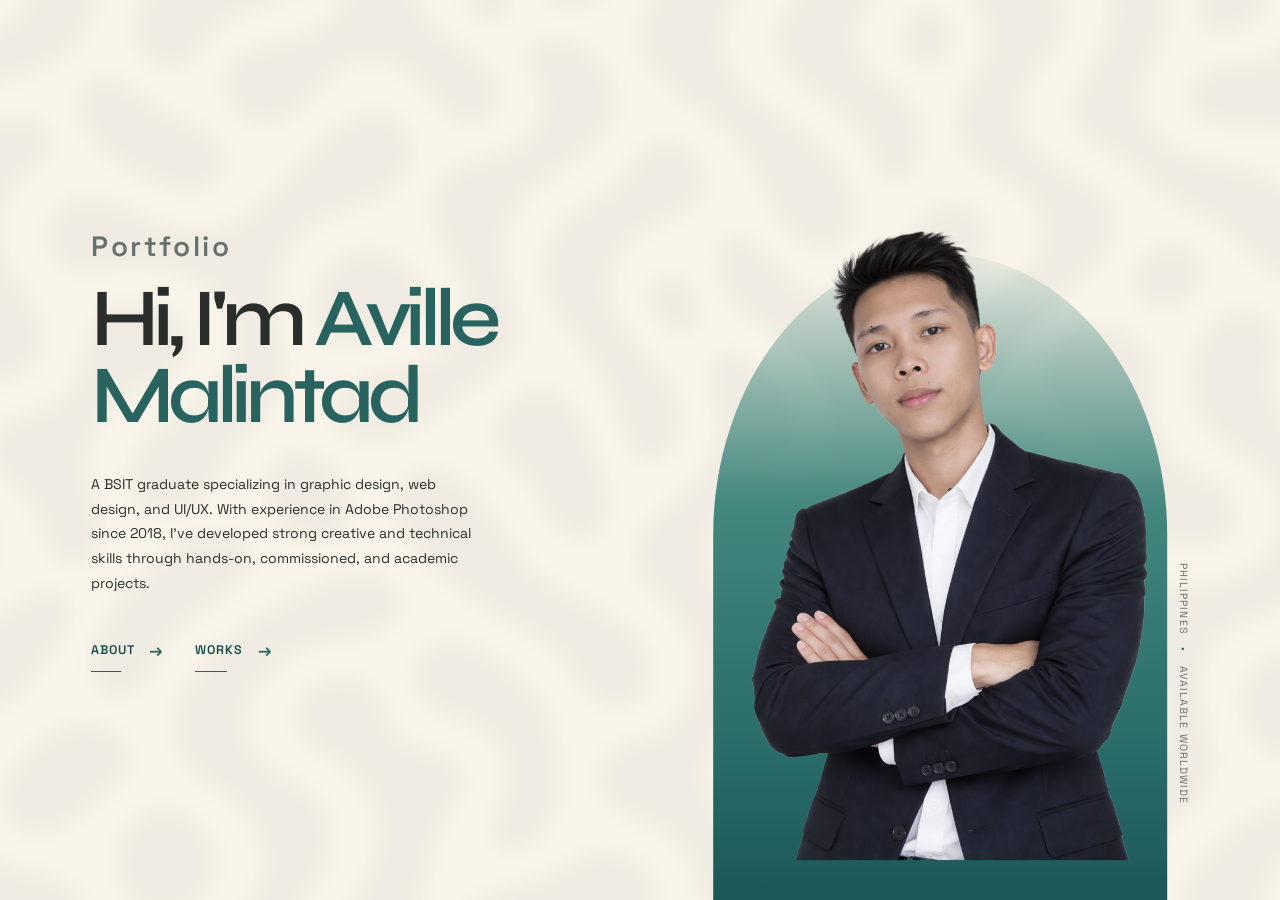
==== index.html @ 6e0e5b6c "first commit" ====
<!doctype html>
<html lang="en">
<head>
  <meta charset="utf-8">
  <meta name="viewport" content="width=device-width, initial-scale=1">
  <meta name="description" content="Aville Malintad is a BSIT graduate creating thoughtful graphic, web, and UI/UX design.">
  <title>Aville Malintad | Portfolio</title>
  <link rel="preconnect" href="https://fonts.googleapis.com">
  <link rel="preconnect" href="https://fonts.gstatic.com" crossorigin>
  <link href="https://fonts.googleapis.com/css2?family=Space+Grotesk:wght@400;500;600&family=Syne:wght@500;600;700&display=swap" rel="stylesheet">
  <link rel="stylesheet" href="css/style.css">
</head>
<body>
  <main class="hero">
    <div class="hero__left">
      <header>
        <p class="eyebrow">Portfolio</p>
        <h1>Hi, I&apos;m <span>Aville<br>Malintad</span></h1>
      </header>
      <p class="intro">A BSIT graduate specializing in graphic design, web design, and UI/UX. With experience in Adobe Photoshop since 2018, I've developed strong creative and technical skills through hands-on, commissioned, and academic projects.</p>
      <nav class="hero__nav" aria-label="Main navigation">
        <a href="about.html">About <span aria-hidden="true">&rarr;</span></a>
        <a href="works.html">Works <span aria-hidden="true">&rarr;</span></a>
      </nav>
    </div>

    <div class="hero__right">
      <figure class="portrait-frame">
        <img src="assets/images/profile.png" alt="Portrait of Aville Malintad">
      </figure>
      <p class="location">Philippines <span aria-hidden="true">&#8226;</span> Available worldwide</p>
    </div>
  </main>
</body>
</html>
---- css/style.css ----
:root {
  --paper: #f4eee0;
  --ink: #292e2d;
  --teal: #28635f;
  --teal-deep: #174c4c;
  --muted: #66706c;
  font-family: 'Space Grotesk', sans-serif;
  color: var(--ink);
  background: var(--paper);
}

* {
  box-sizing: border-box;
}

html,
body {
  min-width: 320px;
  min-height: 100%;
}

body {
  margin: 0;
  background: var(--paper);
}

@keyframes reveal-left {
  from {
    opacity: 0;
    transform: translateX(-24px);
  }

  to {
    opacity: 1;
    transform: translateX(0);
  }
}

@keyframes fade-in {
  from {
    opacity: 0;
  }

  to {
    opacity: 1;
  }
}

@keyframes reveal-profile {
  from {
    opacity: 0;
    transform: translateY(calc(var(--portrait-offset) + 28px)) scale(.97);
  }

  to {
    opacity: 1;
    transform: translateY(var(--portrait-offset)) scale(1);
  }
}

@keyframes reveal-location {
  from {
    opacity: 0;
    transform: translateY(-18px);
  }

  to {
    opacity: 1;
    transform: translateY(0);
  }
}

.hero {
  position: relative;
  display: grid;
  grid-template-columns: minmax(0, 1fr) minmax(360px, 1fr);
  align-items: center;
  gap: clamp(1.5rem, 3vw, 4rem);
  width: min(100%, 1440px);
  height: 100vh;
  height: 100svh;
  margin: 0 auto;
  padding: clamp(2rem, 5vw, 5rem) clamp(2rem, 7vw, 7rem);
  overflow: hidden;
  isolation: isolate;
}

.hero::before {
  position: absolute;
  z-index: -2;
  inset: -5%;
  background: url('../assets/images/background.jpg') center / cover no-repeat;
  content: '';
  filter: blur(7px);
  opacity: .5;
  transform: scale(1.12);
}

.hero::after {
  position: absolute;
  z-index: -1;
  inset: 0;
  background: rgba(244, 238, 224, .38);
  content: '';
}

.hero__left {
  position: relative;
  z-index: 2;
  width: min(100%, 530px);
  justify-self: end;
}

.hero__left header {
  display: flex;
  flex-direction: column;
  align-items: flex-start;
  animation: reveal-left 300ms cubic-bezier(.22, 1, .36, 1) both;
}

.eyebrow {
  margin: 0 0 clamp(.65rem, 1.2vw, 1rem);
  color: var(--muted);
  font-size: 1.75rem;
  font-weight: 600;
  letter-spacing: .10em;
}

h1 {
  margin: 0;
  color: var(--ink);
  font-family: 'Syne', sans-serif;
  font-size: clamp(3.5rem, 6.4vw, 7.1rem);
  font-weight: 600;
  letter-spacing: -.075em;
  line-height: .94;
}

h1 span {
  color: var(--teal);
}

.intro {
  max-width: 390px;
  margin: clamp(1.7rem, 3vw, 2.6rem) 0 clamp(1.8rem, 3vw, 2.8rem);
  color: var(--ink);
  font-size: clamp(.84rem, 1.1vw, .98rem);
  line-height: 1.75;
  opacity: .75;
  animation: fade-in 300ms ease-out 300ms both;
}

.hero__nav {
  display: flex;
  gap: 2rem;
  animation: reveal-left 300ms cubic-bezier(.22, 1, .36, 1) 600ms both;
}

.hero__nav a {
  position: relative;
  display: inline-flex;
  align-items: center;
  gap: .9rem;
  padding: .35rem 0 .65rem;
  color: var(--teal-deep);
  font-size: .78rem;
  font-weight: 600;
  letter-spacing: .08em;
  text-decoration: none;
  text-transform: uppercase;
}

.hero__nav a::after {
  position: absolute;
  right: 0;
  bottom: 0;
  left: 0;
  height: 1px;
  background: var(--teal);
  content: '';
  transform: scaleX(.42);
  transform-origin: left;
  transition: transform 200ms ease;
}

.hero__nav a span {
  color: var(--teal);
  font-size: 1.05rem;
  transition: transform 200ms ease;
}

.hero__nav a:nth-child(2) {
  animation: none;
}

.hero__nav a:hover::after,
.hero__nav a:focus-visible::after {
  transform: scaleX(1);
}

.hero__nav a:hover span,
.hero__nav a:focus-visible span {
  transform: translateX(4px);
}

.hero__right {
  position: relative;
  align-self: stretch;
  display: flex;
  align-items: flex-end;
  justify-content: flex-end;
  padding-right: 2.5rem;
  min-height: 0;
}

.portrait-frame {
  position: relative;
  z-index: 1;
  --portrait-offset: 4%;
  width: min(100%, 420px);
  height: min(88vh, 607px);
  height: min(88svh, 607px);
  margin: 0;
  animation: reveal-profile 300ms cubic-bezier(.22, 1, .36, 1) 1200ms both;
  transform: translateY(4%);
}

.portrait-frame::before {
  position: absolute;
  z-index: -1;
  top: 0;
  left: 50%;
  width: 108%;
  height: 122%;
  border-radius: 50% 50% 0 0 / 38% 38% 0 0;
  background: linear-gradient(180deg, rgba(92, 148, 136, .08) 0%, #43877e 34%, #286b68 68%, #15494b 100%);
  content: '';
  transform: translateX(-50%);
}

.portrait-frame img {
  display: block;
  width: 100%;
  height: 100%;
  object-fit: contain;
  object-position: center top;
  border-radius: 50% 50% 0 0 / 38% 38% 0 0;
  filter: saturate(.8);
  transform: scale(1.08);
  transform-origin: center bottom;
}

.location {
  position: absolute;
  z-index: 3;
  right: 0;
  bottom: 2rem;
  margin: 0;
  color: var(--muted);
  font-size: .66rem;
  letter-spacing: .1em;
  text-transform: uppercase;
  writing-mode: vertical-rl;
  animation: reveal-location 300ms ease-out 900ms both;
}

.location span {
  margin: .6rem 0;
  color: var(--teal);
}

@media (prefers-reduced-motion: reduce) {
  *,
  *::before,
  *::after {
    animation-duration: 1ms !important;
    animation-delay: 0ms !important;
    scroll-behavior: auto !important;
    transition-duration: 1ms !important;
  }
}

@media (min-width: 761px) {
  body {
    overflow-y: hidden;
  }

  body.about-page {
    overflow-y: auto;
  }
}

@media (min-width: 761px) and (max-height: 720px) {
  .hero {
    padding-top: 1.2rem;
    padding-bottom: 1.2rem;
  }

  .portrait-frame {
    height: min(84svh, 590px);
    width: min(100%, 420px);
  }

  .intro {
    margin-top: 1.3rem;
    margin-bottom: 1.4rem;
  }
}

@media (max-width: 760px) {
  .hero {
    display: flex;
    flex-direction: column;
    align-items: center;
    gap: 1.25rem;
    height: auto;
    min-height: 100svh;
    padding: 3.5rem 1rem 2.5rem;
  }

  .hero__left,
  .hero__right {
    display: contents;
  }

  .hero__left header {
    order: 1;
    align-items: center;
    text-align: center;
  }

  .intro {
    order: 2;
    margin: .75rem auto .5rem;
    text-align: center;
  }

  .location {
    position: static;
    z-index: 3;
    order: 4;
    width: auto;
    margin: 0 auto 1rem;
    text-align: center;
    writing-mode: horizontal-tb;
  }

  .location span {
    margin: 0 .6rem;
  }

  .hero__nav {
    position: relative;
    z-index: 3;
    order: 3;
    margin-bottom: .65rem;
    justify-content: center;
  }

  .hero__nav a {
    border: 1px solid var(--teal);
    border-radius: 4px;
    justify-content: center;
    min-width: 120px;
    padding: .9rem 1.5rem;
    line-height: 1;
  }

  .hero__nav a::after {
    display: none;
  }

  .hero__nav a span {
    display: none;
  }

  .portrait-frame {
    order: 5;
    --portrait-offset: 0;
    align-self: center;
    justify-self: center;
    margin: auto auto -2.5rem;
    transform: none;
  }

  .hero__right {
    min-height: 440px;
    padding-right: 1.8rem;
  }

  .portrait-frame {
    width: min(86vw, 390px);
    height: 490px;
  }

  .location {
    right: .2rem;
    bottom: 1rem;
  }
}

@media (max-width: 420px) {
  h1 {
    font-size: clamp(3rem, 16vw, 4.4rem);
  }

  .hero__right {
    min-height: 360px;
  }

  .portrait-frame {
    height: 405px;
  }
}

.about-page {
  background:
    linear-gradient(135deg, rgba(67, 135, 126, .08), transparent 34%),
    var(--paper);
}

.about-page > .about-navigation {
  display: flex;
  justify-content: space-between;
  width: min(100%, 1440px);
  margin: 0 auto;
  padding: clamp(1.5rem, 3vw, 2.5rem) clamp(1.5rem, 8vw, 8rem) 0;
}

.about-layout {
  display: block;
  width: min(100%, 1440px);
  min-height: 100svh;
  margin: 0 auto;
  padding: clamp(4rem, 8vw, 7rem) clamp(1.5rem, 8vw, 8rem);
}

.about-introduction {
  max-width: 760px;
  margin: 0 auto;
  text-align: center;
}

.about-page h1 {
  max-width: none;
  font-size: clamp(4rem, 8vw, 8rem);
}

.about-introduction__copy {
  max-width: 700px;
  margin: 2rem 0 0;
  color: var(--ink);
  font-size: clamp(1rem, 1.35vw, 1.15rem);
  line-height: 1.75;
  opacity: .8;
}

.about-navigation {
  display: flex;
  flex-wrap: wrap;
}

.about-navigation a {
  display: inline-flex;
  align-items: center;
  gap: .7rem;
  color: var(--teal-deep);
  font-size: .78rem;
  font-weight: 600;
  letter-spacing: .08em;
  text-decoration: none;
  text-transform: uppercase;
}

.about-navigation a span {
  color: var(--teal);
  font-size: 1.1rem;
  transition: transform 200ms ease;
}

.about-navigation a:hover span,
.about-navigation a:focus-visible span {
  transform: translateX(4px);
}

.about-services {
  max-width: 1080px;
  margin: clamp(5rem, 10vw, 8rem) auto 0;
  animation: reveal-left 500ms cubic-bezier(.22, 1, .36, 1) 180ms both;
}

.about-services__heading {
  display: flex;
  align-items: baseline;
  justify-content: space-between;
  gap: 1rem;
  margin-bottom: 2rem;
  border-bottom: 1px solid rgba(40, 99, 95, .25);
  padding-bottom: 1.25rem;
}

.about-services__heading .eyebrow {
  margin: 0;
  font-size: .72rem;
}

.about-page h2 {
  margin: 0;
  color: var(--teal-deep);
  font-family: 'Syne', sans-serif;
  font-size: clamp(2rem, 4vw, 4rem);
  font-weight: 600;
  letter-spacing: -.06em;
  line-height: 1;
}

.service-list {
  display: grid;
  grid-template-columns: repeat(3, minmax(0, 1fr));
  gap: 1rem;
}

.service-card {
  display: flex;
  flex-direction: column;
  align-items: center;
  gap: 1.25rem;
  min-width: 0;
  min-height: 0;
  padding: 1.4rem;
  border: 1px solid rgba(40, 99, 95, .28);
  border-radius: 8px;
  background: rgba(255, 252, 244, .32);
  text-align: center;
  transition: border-color 200ms ease, background 200ms ease, transform 200ms ease;
}

.service-card:hover {
  border-color: var(--teal);
  background: rgba(255, 252, 244, .68);
  transform: translateY(-4px);
}

.service-card__icon {
  display: grid;
  place-items: center;
  width: 3rem;
  height: 3rem;
  border-radius: 50%;
  color: var(--teal);
  background: rgba(67, 135, 126, .12);
}

.service-card__icon svg {
  width: 1.45rem;
  height: 1.45rem;
}

.service-card h3 {
  margin: 0 0 .7rem;
  color: var(--ink);
  font-size: 1.1rem;
  font-weight: 600;
}

.service-card p {
  margin: 0;
  color: var(--muted);
  font-size: .88rem;
  line-height: 1.65;
}

@media (max-width: 900px) {
  .about-layout {
    gap: 3rem;
    padding-inline: clamp(1.5rem, 5vw, 4rem);
  }

  .service-list {
    grid-template-columns: 1fr;
  }

  .service-card {
    flex-direction: row;
    min-height: 0;
    gap: 1.25rem;
  }

  .service-card > div:last-child {
    flex: 1;
  }
}

@media (max-width: 650px) {
  .about-layout {
    display: block;
    padding-block: 3.5rem 4rem;
  }

  .about-introduction {
    position: static;
  }

  .about-page h1 {
    font-size: clamp(3.5rem, 18vw, 5.5rem);
  }

  .about-introduction__copy {
    margin-top: 1.5rem;
    font-size: .98rem;
  }

  .about-services {
    margin-top: 4.5rem;
  }

  .about-services__heading {
    align-items: flex-start;
    flex-direction: column-reverse;
    gap: .8rem;
  }

  .service-card {
    gap: 1rem;
    padding: 1.2rem;
  }
}
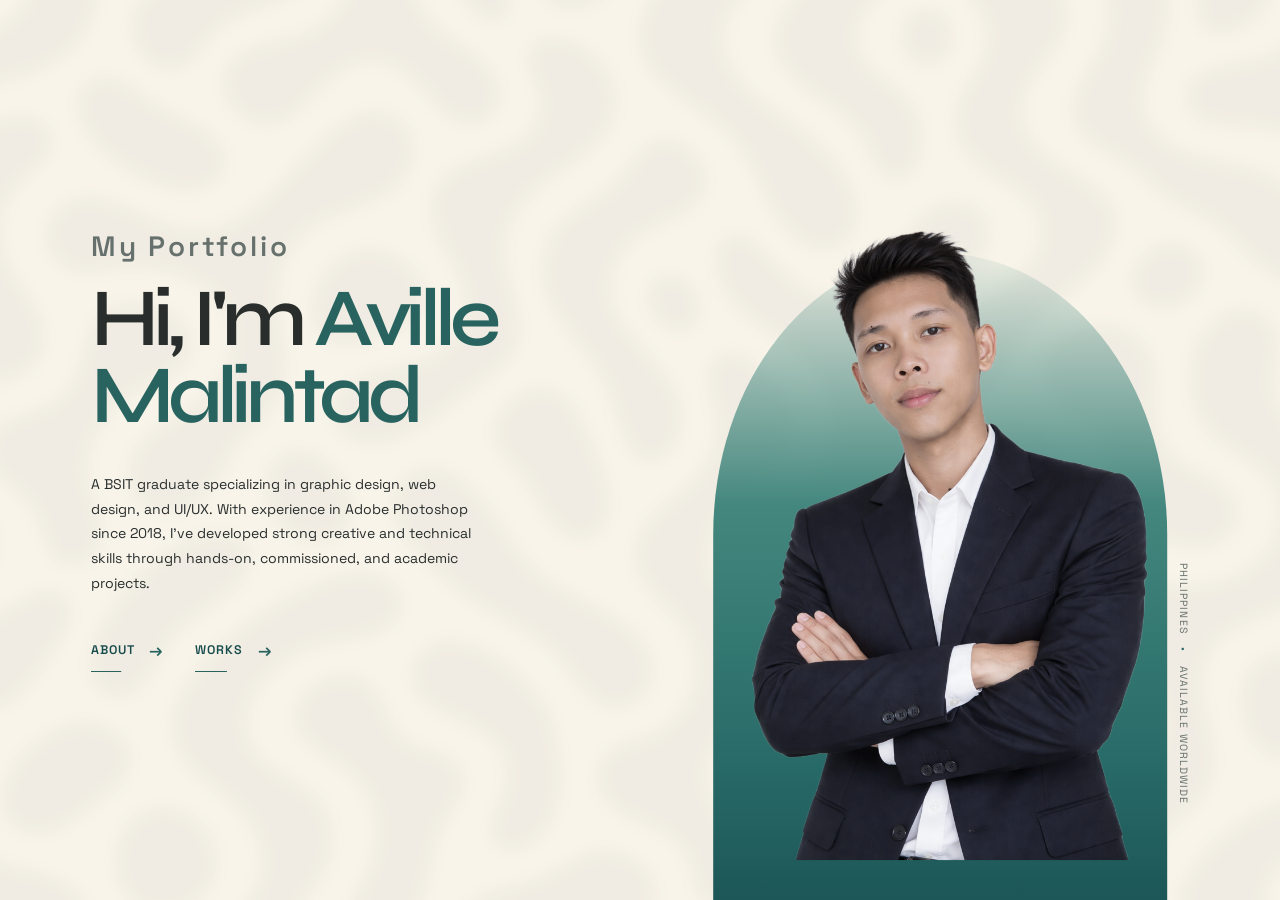
==== commit ae463746: "adding design approach" ====
--- a/index.html
+++ b/index.html
@@ -14,7 +14,7 @@
   <main class="hero">
     <div class="hero__left">
       <header>
-        <p class="eyebrow">Portfolio</p>
+        <p class="eyebrow">My Portfolio</p>
         <h1>Hi, I&apos;m <span>Aville<br>Malintad</span></h1>
       </header>
       <p class="intro">A BSIT graduate specializing in graphic design, web design, and UI/UX. With experience in Adobe Photoshop since 2018, I've developed strong creative and technical skills through hands-on, commissioned, and academic projects.</p>
--- a/css/style.css
+++ b/css/style.css
@@ -198,11 +198,6 @@
   transform: scaleX(1);
 }
 
-.hero__nav a:hover span,
-.hero__nav a:focus-visible span {
-  transform: translateX(4px);
-}
-
 .hero__right {
   position: relative;
   align-self: stretch;
@@ -419,6 +414,378 @@
     var(--paper);
 }
 
+.works-page {
+  min-height: 100svh;
+  background:
+    linear-gradient(135deg, rgba(67, 135, 126, .08), transparent 34%),
+    var(--paper);
+}
+
+.about-page h2,
+.about-text-panel h2 {
+  margin: 0;
+  color: var(--teal-deep);
+  font-family: 'Syne', sans-serif;
+  font-size: clamp(2rem, 4vw, 3.5rem);
+  font-weight: 600;
+  letter-spacing: -.06em;
+  line-height: 1;
+}
+
+/* Keep the page-specific rules below the shared home-page styles. */
+
+/* remove corrupted duplicate block */
+.hero__right,
+.portrait-frame,
+.location {
+  box-sizing: border-box;
+}
+
+/* end restored shared styles */
+
+/* orphaned fragment below is intentionally closed */
+/*
+  left: 0;
+  height: 1px;
+  background: var(--teal);
+  content: '';
+  transform: scaleX(.42);
+  transform-origin: left;
+  transition: transform 200ms ease;
+*/
+.portrait-frame::before {
+  position: absolute;
+  z-index: -1;
+  top: 0;
+  left: 50%;
+  width: 108%;
+  height: 122%;
+  border-radius: 50% 50% 0 0 / 38% 38% 0 0;
+  background: linear-gradient(180deg, rgba(92, 148, 136, .08) 0%, #43877e 34%, #286b68 68%, #15494b 100%);
+  content: '';
+  transform: translateX(-50%);
+}
+
+.portrait-frame img {
+  display: block;
+  width: 100%;
+  height: 100%;
+  object-fit: contain;
+  object-position: center top;
+  border-radius: 50% 50% 0 0 / 38% 38% 0 0;
+  filter: saturate(.8);
+  transform: scale(1.08);
+  transform-origin: center bottom;
+}
+
+.location {
+  position: absolute;
+  z-index: 3;
+  right: 0;
+  bottom: 2rem;
+  margin: 0;
+  color: var(--muted);
+  font-size: .66rem;
+  letter-spacing: .1em;
+  text-transform: uppercase;
+  writing-mode: vertical-rl;
+  animation: reveal-location 300ms ease-out 900ms both;
+}
+
+.location span {
+  margin: .6rem 0;
+  color: var(--teal);
+}
+
+@media (prefers-reduced-motion: reduce) {
+  *,
+  *::before,
+  *::after {
+    animation-duration: 1ms !important;
+    animation-delay: 0ms !important;
+    scroll-behavior: auto !important;
+    transition-duration: 1ms !important;
+  }
+}
+
+@media (min-width: 761px) {
+  body {
+    overflow-y: hidden;
+  }
+
+  body.about-page {
+    overflow-y: auto;
+  }
+}
+
+@media (min-width: 761px) and (max-height: 720px) {
+  .hero {
+    padding-top: 1.2rem;
+    padding-bottom: 1.2rem;
+  }
+
+  .portrait-frame {
+    height: min(84svh, 590px);
+    width: min(100%, 420px);
+  }
+
+  .intro {
+    margin-top: 1.3rem;
+    margin-bottom: 1.4rem;
+  }
+}
+
+@media (max-width: 760px) {
+  .hero {
+    display: flex;
+    flex-direction: column;
+    align-items: center;
+    gap: 1.25rem;
+    height: auto;
+    min-height: 100svh;
+    padding: 3.5rem 1rem 2.5rem;
+  }
+
+  .hero__left,
+  .hero__right {
+    display: contents;
+  }
+
+  .hero__left header {
+    order: 1;
+    align-items: center;
+    text-align: center;
+  }
+
+  .intro {
+    order: 2;
+    margin: .75rem auto .5rem;
+    text-align: center;
+  }
+
+  .location {
+    position: static;
+    z-index: 3;
+    order: 4;
+    width: auto;
+    margin: 0 auto 1rem;
+    text-align: center;
+    writing-mode: horizontal-tb;
+  }
+
+  .location span {
+    margin: 0 .6rem;
+  }
+
+  .hero__nav {
+    position: relative;
+    z-index: 3;
+    order: 3;
+    margin-bottom: .65rem;
+    justify-content: center;
+  }
+
+  .hero__nav a {
+    border: 1px solid var(--teal);
+    border-radius: 4px;
+    justify-content: center;
+    min-width: 120px;
+    padding: .9rem 1.5rem;
+    line-height: 1;
+  }
+
+  .hero__nav a::after {
+    display: none;
+  }
+
+  .hero__nav a span {
+    display: none;
+  }
+
+  .portrait-frame {
+    order: 5;
+    --portrait-offset: 0;
+    align-self: center;
+    justify-self: center;
+    margin: auto auto -2.5rem;
+    transform: none;
+  }
+
+  .hero__right {
+    min-height: 440px;
+    padding-right: 1.8rem;
+  }
+
+  .portrait-frame {
+    width: min(86vw, 390px);
+    height: 490px;
+  }
+
+  .location {
+    right: .2rem;
+    bottom: 1rem;
+  }
+}
+
+@media (max-width: 420px) {
+  h1 {
+    font-size: clamp(3rem, 16vw, 4.4rem);
+  }
+
+  .hero__right {
+    min-height: 360px;
+  }
+
+  .portrait-frame {
+    height: 405px;
+  }
+}
+
+.about-page {
+  background:
+    linear-gradient(135deg, rgba(67, 135, 126, .08), transparent 34%),
+    var(--paper);
+}
+
+.works-page {
+  min-height: 100svh;
+  background:
+    linear-gradient(135deg, rgba(67, 135, 126, .08), transparent 34%),
+    var(--paper);
+}
+
+.works-navigation {
+  display: flex;
+  justify-content: space-between;
+  width: min(100%, 1440px);
+  margin: 0 auto;
+  padding: clamp(1.5rem, 3vw, 2.5rem) clamp(1.5rem, 8vw, 8rem) 0;
+}
+
+.works-navigation a {
+  display: inline-flex;
+  align-items: center;
+  gap: .7rem;
+  color: var(--teal-deep);
+  font-size: .78rem;
+  font-weight: 600;
+  letter-spacing: .08em;
+  text-decoration: none;
+  text-transform: uppercase;
+}
+
+.works-navigation a span {
+  color: var(--teal);
+  font-size: 1.1rem;
+  transition: transform 200ms ease;
+}
+
+.works-navigation a:hover span,
+.works-navigation a:focus-visible span {
+  transform: translateX(4px);
+}
+
+.works-status {
+  display: flex;
+  flex-direction: column;
+  align-items: center;
+  justify-content: center;
+  width: min(100%, 760px);
+  min-height: calc(100svh - 5rem);
+  margin: 0 auto;
+  padding: 4rem 1.5rem 6rem;
+  text-align: center;
+  animation: fade-in 500ms ease-out both;
+}
+
+.works-status__mark {
+  display: flex;
+  align-items: flex-end;
+  gap: .45rem;
+  height: 3rem;
+  margin-bottom: 2.5rem;
+}
+
+.works-status__mark span {
+  display: block;
+  width: .45rem;
+  border-radius: .45rem .45rem 0 0;
+  background: var(--teal);
+  animation: works-pulse 1.6s ease-in-out infinite;
+}
+
+.works-status__mark span:nth-child(1) {
+  height: 1.15rem;
+  animation-delay: 0ms;
+}
+
+.works-status__mark span:nth-child(2) {
+  height: 2.1rem;
+  animation-delay: 160ms;
+}
+
+.works-status__mark span:nth-child(3) {
+  height: 3rem;
+  animation-delay: 320ms;
+}
+
+@keyframes works-pulse {
+  0%,
+  100% {
+    opacity: .45;
+    transform: scaleY(.7);
+    transform-origin: bottom;
+  }
+
+  50% {
+    opacity: 1;
+    transform: scaleY(1);
+  }
+}
+
+.works-status .eyebrow {
+  margin-bottom: 1rem;
+  font-size: .75rem;
+}
+
+.works-status h1 {
+  font-size: clamp(3.5rem, 8vw, 7rem);
+}
+
+.works-status__copy {
+  max-width: 500px;
+  margin: 2rem 0 0;
+  color: var(--muted);
+  font-size: clamp(1rem, 1.4vw, 1.15rem);
+  line-height: 1.75;
+}
+
+.works-status__note {
+  margin: 2.5rem 0 0;
+  color: var(--teal-deep);
+  font-size: .75rem;
+  font-weight: 600;
+  letter-spacing: .12em;
+  text-transform: uppercase;
+}
+
+@media (prefers-reduced-motion: reduce) {
+  .works-status__mark span {
+    animation: none;
+  }
+}
+
+@media (max-width: 650px) {
+  .works-status {
+    min-height: calc(100svh - 4rem);
+    padding-top: 3rem;
+  }
+
+  .works-status h1 {
+    font-size: clamp(3rem, 16vw, 5rem);
+  }
+}
+
 .about-page > .about-navigation {
   display: flex;
   justify-content: space-between;
@@ -432,13 +799,14 @@
   width: min(100%, 1440px);
   min-height: 100svh;
   margin: 0 auto;
-  padding: clamp(4rem, 8vw, 7rem) clamp(1.5rem, 8vw, 8rem);
+  padding: clamp(2rem, 4vw, 4rem) clamp(1.5rem, 8vw, 8rem);
 }
 
 .about-introduction {
   max-width: 760px;
   margin: 0 auto;
   text-align: center;
+  animation: fade-in 1s ease-out both;
 }
 
 .about-page h1 {
@@ -453,6 +821,206 @@
   font-size: clamp(1rem, 1.35vw, 1.15rem);
   line-height: 1.75;
   opacity: .8;
+  animation: fade-in 1s ease-out 180ms both;
+}
+
+.about-section-tabs {
+   display: flex;
+   flex-wrap: wrap;
+   justify-content: center;
+   gap: .55rem;
+   margin-top: clamp(2.5rem, 5vw, 4rem);
+   padding-top: clamp(1.5rem, 3vw, 2rem);
+   border-top: 1px solid rgba(40, 99, 95, .2);
+}
+
+.about-section-tabs__button {
+   padding: .7rem .95rem;
+   border: 1px solid rgba(40, 99, 95, .24);
+   border-radius: 4px;
+   color: var(--muted);
+   background: transparent;
+   cursor: pointer;
+   font: inherit;
+   font-size: .72rem;
+   font-weight: 600;
+   letter-spacing: .06em;
+   animation: reveal-left 1000ms cubic-bezier(.22, 1, .36, 1) both;
+   transition: color 200ms ease, background 200ms ease, border-color 200ms ease;
+}
+
+.about-section-tabs__button:nth-child(1) {
+  animation-delay: 300ms;
+}
+
+.about-section-tabs__button:nth-child(2) {
+  animation-delay: 420ms;
+}
+
+.about-section-tabs__button:nth-child(3) {
+  animation-delay: 540ms;
+}
+
+.about-section-tabs__button:nth-child(4) {
+  animation-delay: 660ms;
+}
+
+.about-section-tabs__button:hover,
+.about-section-tabs__button:focus-visible,
+.about-section-tabs__button.is-active {
+   border-color: var(--teal);
+   color: #f4eee0;
+   background: var(--teal);
+}
+
+.about-section-tabs__button:focus-visible {
+   outline: 2px solid var(--teal);
+   outline-offset: 3px;
+}
+
+.about-panel[hidden] {
+   display: none;
+}
+
+.about-panel.is-active {
+  animation: reveal-left 800ms cubic-bezier(.22, 1, .36, 1) both;
+}
+
+.about-text-panel {
+  max-width: 1080px;
+  margin: clamp(2rem, 3vw, 3rem) auto 0;
+  text-align: center;
+  animation: fade-in 220ms ease-out both;
+}
+
+.about-section-heading {
+  display: flex;
+  align-items: baseline;
+  justify-content: space-between;
+  gap: 1rem;
+  margin-bottom: 2rem;
+  border-bottom: 1px solid rgba(40, 99, 95, .25);
+  padding-bottom: 1.25rem;
+  text-align: left;
+}
+
+.about-section-heading .eyebrow {
+  margin: 0;
+  font-size: 1rem;
+}
+
+@media (min-width: 651px) {
+  .about-section-heading h2 {
+    margin-left: auto;
+    text-align: right;
+  }
+}
+
+.about-text-panel > p:last-child {
+  max-width: 590px;
+  margin: 1.5rem auto 0;
+  color: rgba(41, 46, 45, .68);
+  font-size: 1rem;
+  line-height: 1.75;
+}
+
+.approach-steps {
+  display: grid;
+  gap: .8rem;
+  margin-top: 2.5rem;
+  text-align: left;
+}
+
+.approach-step {
+  overflow: hidden;
+  border-radius: 6px;
+}
+
+.approach-step__trigger {
+  display: grid;
+  grid-template-columns: 4.5rem 1fr auto;
+  align-items: center;
+  width: 100%;
+  min-height: 4.25rem;
+  padding: 0 1.25rem;
+  border: 1px solid rgba(40, 99, 95, .22);
+  color: var(--teal);
+  background: transparent;
+  cursor: pointer;
+  font: inherit;
+  text-align: left;
+  transition: background 200ms ease, transform 200ms ease;
+}
+
+.approach-step__trigger:hover,
+.approach-step__trigger:focus-visible,
+.approach-step.is-open .approach-step__trigger {
+  border-color: var(--teal);
+  background: transparent;
+}
+
+.approach-step__trigger:focus-visible {
+  outline: 2px solid var(--teal);
+  outline-offset: 3px;
+}
+
+.approach-step__trigger span {
+  font-family: 'Syne', sans-serif;
+  font-size: 1.35rem;
+  font-weight: 600;
+}
+
+.approach-step__trigger strong {
+  color: var(--teal);
+  font-size: 1.2rem;
+  font-weight: 600;
+}
+
+.approach-step__icon {
+  display: grid;
+  place-items: center;
+  width: 1.5rem;
+  height: 1.5rem;
+  color: var(--teal);
+  font-size: 1.35rem;
+  font-weight: 400;
+  line-height: 1;
+  transition: transform 220ms ease, color 220ms ease;
+}
+
+.approach-step.is-open .approach-step__icon {
+  color: var(--teal-deep);
+  transform: rotate(45deg);
+}
+
+.approach-step__description {
+  padding: 1.2rem 1.25rem 1.35rem 5.75rem;
+  color: #fff;
+  background: var(--teal);
+  animation: fade-in 180ms ease-out both;
+}
+
+.approach-step__description p {
+  max-width: 48rem;
+  margin: 0;
+  font-size: .9rem;
+  line-height: 1.7;
+}
+
+@media (max-width: 650px) {
+  .approach-steps {
+    margin-top: 2rem;
+  }
+
+  .approach-step__trigger {
+    grid-template-columns: 3.5rem 1fr auto;
+    min-height: 3.8rem;
+    padding-inline: 1rem;
+  }
+
+  .approach-step__description {
+    padding: 1rem;
+  }
 }
 
 .about-navigation {
@@ -485,30 +1053,15 @@
 
 .about-services {
   max-width: 1080px;
-  margin: clamp(5rem, 10vw, 8rem) auto 0;
-  animation: reveal-left 500ms cubic-bezier(.22, 1, .36, 1) 180ms both;
-}
-
-.about-services__heading {
-  display: flex;
-  align-items: baseline;
-  justify-content: space-between;
-  gap: 1rem;
-  margin-bottom: 2rem;
-  border-bottom: 1px solid rgba(40, 99, 95, .25);
-  padding-bottom: 1.25rem;
-}
-
-.about-services__heading .eyebrow {
-  margin: 0;
-  font-size: .72rem;
-}
-
-.about-page h2 {
+  margin: clamp(2rem, 3vw, 3rem) auto 0;
+}
+
+.about-page h2,
+.about-text-panel h2 {
   margin: 0;
   color: var(--teal-deep);
   font-family: 'Syne', sans-serif;
-  font-size: clamp(2rem, 4vw, 4rem);
+  font-size: clamp(2rem, 4vw, 3.5rem);
   font-weight: 600;
   letter-spacing: -.06em;
   line-height: 1;
@@ -531,6 +1084,7 @@
   border: 1px solid rgba(40, 99, 95, .28);
   border-radius: 8px;
   background: rgba(255, 252, 244, .32);
+  cursor: pointer;
   text-align: center;
   transition: border-color 200ms ease, background 200ms ease, transform 200ms ease;
 }
@@ -541,19 +1095,24 @@
   transform: translateY(-4px);
 }
 
+.service-card:focus-visible {
+  outline: 2px solid var(--teal);
+  outline-offset: 4px;
+}
+
 .service-card__icon {
   display: grid;
   place-items: center;
-  width: 3rem;
-  height: 3rem;
+  width: 3.75rem;
+  height: 3.75rem;
   border-radius: 50%;
   color: var(--teal);
   background: rgba(67, 135, 126, .12);
 }
 
 .service-card__icon svg {
-  width: 1.45rem;
-  height: 1.45rem;
+  width: 2rem;
+  height: 2rem;
 }
 
 .service-card h3 {
@@ -570,6 +1129,161 @@
   line-height: 1.65;
 }
 
+.service-card__toggle {
+  display: inline-flex;
+  align-items: center;
+  gap: .55rem;
+  margin-top: 1.25rem;
+  padding: 0;
+  border: 0;
+  color: var(--teal-deep);
+  background: transparent;
+  cursor: pointer;
+  font: inherit;
+  font-size: .72rem;
+  font-weight: 600;
+  letter-spacing: .08em;
+  text-transform: uppercase;
+}
+
+.service-card:focus-within {
+  border-color: var(--teal);
+}
+
+.service-card__toggle span {
+  color: var(--teal);
+  transition: transform 200ms ease;
+}
+
+.service-card__toggle:hover span,
+.service-card__toggle:focus-visible span {
+  transform: translateX(4px);
+}
+
+.service-card__toggle:focus-visible {
+  outline: 2px solid var(--teal);
+  outline-offset: 4px;
+}
+
+.about-services {
+  position: relative;
+}
+
+.service-connectors {
+  display: grid;
+  grid-template-columns: repeat(3, minmax(0, 1fr));
+  height: 1.25rem;
+  margin-top: .25rem;
+  pointer-events: none;
+}
+
+.service-connectors span {
+  width: 1px;
+  height: 1rem;
+  justify-self: center;
+  background: transparent;
+}
+
+.service-connectors span.is-active {
+  position: relative;
+  background: var(--teal);
+}
+
+.service-connectors span.is-active::after {
+  position: absolute;
+  bottom: 0;
+  left: -.2rem;
+  width: .45rem;
+  height: .45rem;
+  border-right: 1px solid var(--teal);
+  border-bottom: 1px solid var(--teal);
+  content: '';
+  transform: rotate(45deg);
+}
+
+.service-details {
+  position: relative;
+  z-index: 1;
+  display: grid;
+  grid-template-columns: 1fr;
+  gap: 2rem;
+  margin-top: 1rem;
+  border: 1px solid rgba(40, 99, 95, .28);
+  border-radius: 8px;
+  padding: clamp(1.5rem, 4vw, 2.5rem);
+  background: rgba(255, 252, 244, .55);
+  text-align: center;
+  animation: fade-in 220ms ease-out both;
+}
+
+.service-details[hidden] {
+  display: none;
+}
+
+.service-details__intro {
+  display: flex;
+  flex-direction: column;
+  align-items: center;
+  align-self: center;
+  justify-content: center;
+  width: min(100%, 24rem);
+  margin: 0 auto;
+  text-align: center;
+}
+
+.service-details__intro .eyebrow {
+  margin: 0 0 .75rem;
+  font-size: .7rem;
+}
+
+.service-details h3 {
+  margin: 0;
+  color: var(--teal-deep);
+  font-family: 'Syne', sans-serif;
+  font-size: clamp(1.5rem, 3vw, 2.5rem);
+  letter-spacing: -.05em;
+}
+
+.service-details__columns {
+  display: grid;
+  grid-template-columns: 1fr;
+  gap: 2rem;
+  text-align: center;
+}
+
+.service-details__columns > div {
+  display: flex;
+  flex-direction: column;
+  align-items: center;
+}
+
+.service-details h4 {
+  margin: 0 0 1rem;
+  color: var(--ink);
+  font-size: .82rem;
+  letter-spacing: .08em;
+  text-transform: uppercase;
+}
+
+.service-details ul {
+  display: flex;
+  flex-wrap: wrap;
+  gap: .55rem;
+  justify-content: center;
+  margin: 0;
+  padding: 0;
+  list-style: none;
+}
+
+.service-details li {
+  padding: .55rem .75rem;
+  border: 1px solid rgba(40, 99, 95, .2);
+  border-radius: 4px;
+  color: var(--teal-deep);
+  background: rgba(67, 135, 126, .07);
+  font-size: .78rem;
+}
+
 @media (max-width: 900px) {
   .about-layout {
     gap: 3rem;
@@ -589,6 +1303,18 @@
   .service-card > div:last-child {
     flex: 1;
   }
+
+  .service-details {
+    grid-template-columns: 1fr;
+  }
+
+  .service-connectors {
+    display: none;
+  }
+
+  .service-connector {
+    display: none !important;
+  }
 }
 
 @media (max-width: 650px) {
@@ -610,13 +1336,17 @@
     font-size: .98rem;
   }
 
+  .about-section-tabs {
+    margin-bottom: 2.5rem;
+  }
+
   .about-services {
-    margin-top: 4.5rem;
-  }
-
-  .about-services__heading {
-    align-items: flex-start;
-    flex-direction: column-reverse;
+    margin-top: 2.5rem;
+  }
+
+  .about-section-heading {
+    align-items: center;
+    flex-direction: column;
     gap: .8rem;
   }
 
@@ -624,4 +1354,17 @@
     gap: 1rem;
     padding: 1.2rem;
   }
+
+  .service-card > div:last-child {
+    text-align: left;
+  }
+
+  .service-card__toggle {
+    justify-content: flex-start;
+  }
+
+  .service-details__columns {
+    grid-template-columns: 1fr;
+    gap: 1.5rem;
+  }
 }
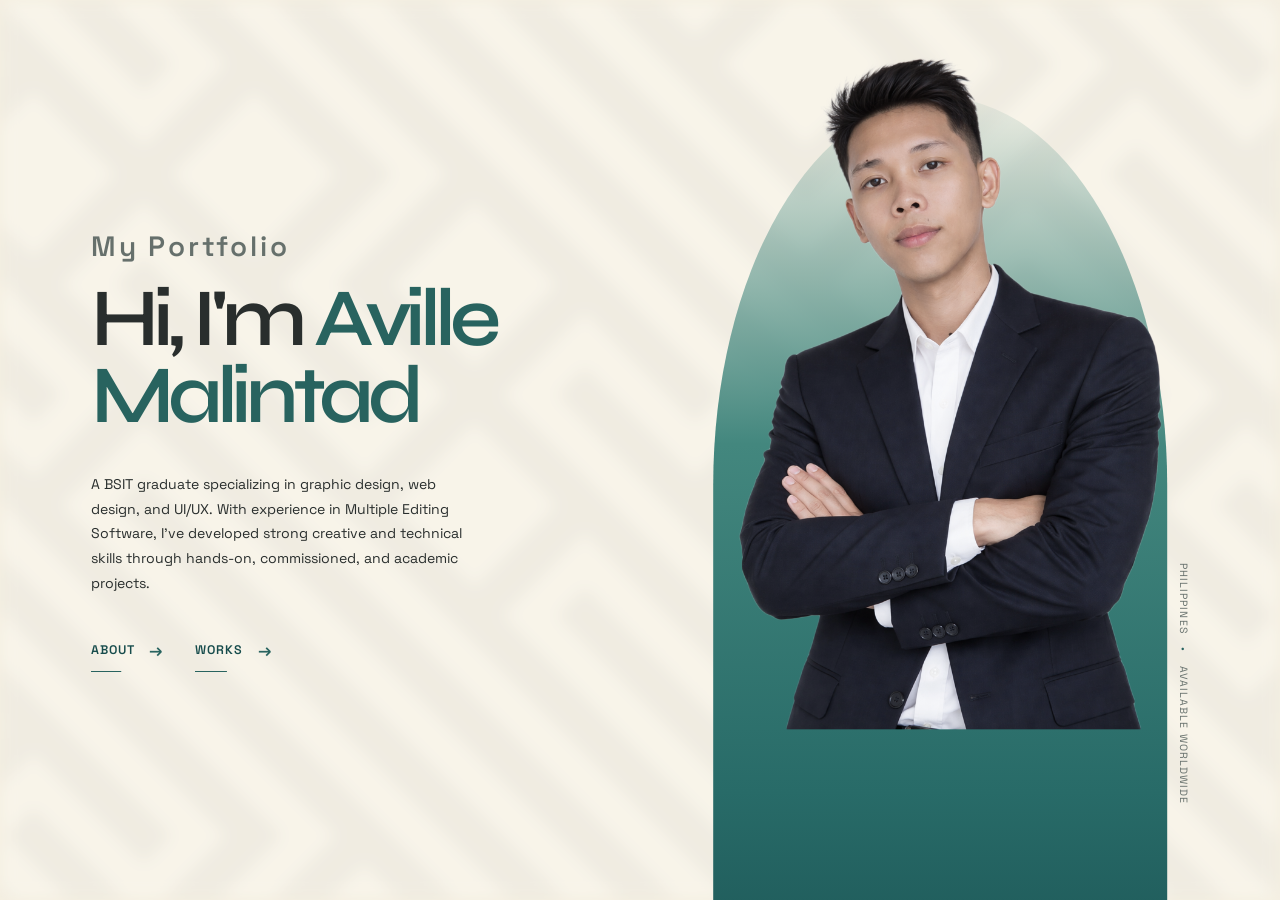
==== commit df89be21: "Update index.html" ====
--- a/index.html
+++ b/index.html
@@ -17,7 +17,7 @@
         <p class="eyebrow">My Portfolio</p>
         <h1>Hi, I&apos;m <span>Aville<br>Malintad</span></h1>
       </header>
-      <p class="intro">A BSIT graduate specializing in graphic design, web design, and UI/UX. With experience in Adobe Photoshop since 2018, I've developed strong creative and technical skills through hands-on, commissioned, and academic projects.</p>
+      <p class="intro">A BSIT graduate specializing in graphic design, web design, and UI/UX. With experience in Multiple Editing Software, I've developed strong creative and technical skills through hands-on, commissioned, and academic projects.</p>
       <nav class="hero__nav" aria-label="Main navigation">
         <a href="about.html">About <span aria-hidden="true">&rarr;</span></a>
         <a href="works.html">Works <span aria-hidden="true">&rarr;</span></a>
--- a/css/style.css
+++ b/css/style.css
@@ -9,6 +9,14 @@
   background: var(--paper);
 }
 
+button,
+a,
+input,
+textarea,
+select {
+  -webkit-tap-highlight-color: transparent;
+}
+
 * {
   box-sizing: border-box;
 }
@@ -22,52 +30,6 @@
 body {
   margin: 0;
   background: var(--paper);
-}
-
-@keyframes reveal-left {
-  from {
-    opacity: 0;
-    transform: translateX(-24px);
-  }
-
-  to {
-    opacity: 1;
-    transform: translateX(0);
-  }
-}
-
-@keyframes fade-in {
-  from {
-    opacity: 0;
-  }
-
-  to {
-    opacity: 1;
-  }
-}
-
-@keyframes reveal-profile {
-  from {
-    opacity: 0;
-    transform: translateY(calc(var(--portrait-offset) + 28px)) scale(.97);
-  }
-
-  to {
-    opacity: 1;
-    transform: translateY(var(--portrait-offset)) scale(1);
-  }
-}
-
-@keyframes reveal-location {
-  from {
-    opacity: 0;
-    transform: translateY(-18px);
-  }
-
-  to {
-    opacity: 1;
-    transform: translateY(0);
-  }
 }
 
 .hero {
@@ -81,6 +43,7 @@
   height: 100svh;
   margin: 0 auto;
   padding: clamp(2rem, 5vw, 5rem) clamp(2rem, 7vw, 7rem);
+  background: var(--paper);
   overflow: hidden;
   isolation: isolate;
 }
@@ -88,12 +51,16 @@
 .hero::before {
   position: absolute;
   z-index: -2;
-  inset: -5%;
-  background: url('../assets/images/background.jpg') center / cover no-repeat;
+  inset: 0;
+
+  background-image: url('../assets/images/background_2.jpg');
+  background-repeat: no-repeat;
+  background-position: center;
+  background-size: cover;
+
   content: '';
-  filter: blur(7px);
-  opacity: .5;
-  transform: scale(1.12);
+  filter: blur(8px);
+  opacity: 0.5;
 }
 
 .hero::after {
@@ -213,9 +180,9 @@
   z-index: 1;
   --portrait-offset: 4%;
   width: min(100%, 420px);
-  height: min(88vh, 607px);
-  height: min(88svh, 607px);
+  height: calc(100svh - clamp(2rem, 5vw, 5rem));
   margin: 0;
+  margin-bottom: calc(clamp(2rem, 5vw, 5rem) * -1);
   animation: reveal-profile 300ms cubic-bezier(.22, 1, .36, 1) 1200ms both;
   transform: translateY(4%);
 }
@@ -264,161 +231,26 @@
   color: var(--teal);
 }
 
-@media (prefers-reduced-motion: reduce) {
-  *,
-  *::before,
-  *::after {
-    animation-duration: 1ms !important;
-    animation-delay: 0ms !important;
-    scroll-behavior: auto !important;
-    transition-duration: 1ms !important;
-  }
-}
-
-@media (min-width: 761px) {
-  body {
-    overflow-y: hidden;
-  }
-
-  body.about-page {
-    overflow-y: auto;
-  }
-}
-
-@media (min-width: 761px) and (max-height: 720px) {
-  .hero {
-    padding-top: 1.2rem;
-    padding-bottom: 1.2rem;
-  }
-
-  .portrait-frame {
-    height: min(84svh, 590px);
-    width: min(100%, 420px);
-  }
-
-  .intro {
-    margin-top: 1.3rem;
-    margin-bottom: 1.4rem;
-  }
-}
-
-@media (max-width: 760px) {
-  .hero {
-    display: flex;
-    flex-direction: column;
-    align-items: center;
-    gap: 1.25rem;
-    height: auto;
-    min-height: 100svh;
-    padding: 3.5rem 1rem 2.5rem;
-  }
-
-  .hero__left,
-  .hero__right {
-    display: contents;
-  }
-
-  .hero__left header {
-    order: 1;
-    align-items: center;
-    text-align: center;
-  }
-
-  .intro {
-    order: 2;
-    margin: .75rem auto .5rem;
-    text-align: center;
-  }
-
-  .location {
-    position: static;
-    z-index: 3;
-    order: 4;
-    width: auto;
-    margin: 0 auto 1rem;
-    text-align: center;
-    writing-mode: horizontal-tb;
-  }
-
-  .location span {
-    margin: 0 .6rem;
-  }
-
-  .hero__nav {
-    position: relative;
-    z-index: 3;
-    order: 3;
-    margin-bottom: .65rem;
-    justify-content: center;
-  }
-
-  .hero__nav a {
-    border: 1px solid var(--teal);
-    border-radius: 4px;
-    justify-content: center;
-    min-width: 120px;
-    padding: .9rem 1.5rem;
-    line-height: 1;
-  }
-
-  .hero__nav a::after {
-    display: none;
-  }
-
-  .hero__nav a span {
-    display: none;
-  }
-
-  .portrait-frame {
-    order: 5;
-    --portrait-offset: 0;
-    align-self: center;
-    justify-self: center;
-    margin: auto auto -2.5rem;
-    transform: none;
-  }
-
-  .hero__right {
-    min-height: 440px;
-    padding-right: 1.8rem;
-  }
-
-  .portrait-frame {
-    width: min(86vw, 390px);
-    height: 490px;
-  }
-
-  .location {
-    right: .2rem;
-    bottom: 1rem;
-  }
-}
-
-@media (max-width: 420px) {
-  h1 {
-    font-size: clamp(3rem, 16vw, 4.4rem);
-  }
-
-  .hero__right {
-    min-height: 360px;
-  }
-
-  .portrait-frame {
-    height: 405px;
-  }
-}
-
-.about-page {
+.about-page,
+.works-page {
   background:
     linear-gradient(135deg, rgba(67, 135, 126, .08), transparent 34%),
     var(--paper);
-}
-
-.works-page {
-  min-height: 100svh;
-  background:
-    linear-gradient(135deg, rgba(67, 135, 126, .08), transparent 34%),
-    var(--paper);
+  position: relative;
+  isolation: isolate;
+  overflow-x: hidden;
+}
+
+.about-page::before,
+.works-page::before {
+  position: fixed;
+  z-index: -2;
+  inset: -12%;
+  background: url('../assets/images/about_background.jpg') center / cover no-repeat;
+  content: '';
+  filter: blur(3px);
+  opacity: .42;
+  transform: scale(1.18);
 }
 
 .about-page h2,
@@ -432,229 +264,11 @@
   line-height: 1;
 }
 
-/* Keep the page-specific rules below the shared home-page styles. */
-
-/* remove corrupted duplicate block */
-.hero__right,
-.portrait-frame,
-.location {
-  box-sizing: border-box;
-}
-
-/* end restored shared styles */
-
-/* orphaned fragment below is intentionally closed */
-/*
-  left: 0;
-  height: 1px;
-  background: var(--teal);
-  content: '';
-  transform: scaleX(.42);
-  transform-origin: left;
-  transition: transform 200ms ease;
-*/
-.portrait-frame::before {
-  position: absolute;
-  z-index: -1;
-  top: 0;
-  left: 50%;
-  width: 108%;
-  height: 122%;
-  border-radius: 50% 50% 0 0 / 38% 38% 0 0;
-  background: linear-gradient(180deg, rgba(92, 148, 136, .08) 0%, #43877e 34%, #286b68 68%, #15494b 100%);
-  content: '';
-  transform: translateX(-50%);
-}
-
-.portrait-frame img {
-  display: block;
-  width: 100%;
-  height: 100%;
-  object-fit: contain;
-  object-position: center top;
-  border-radius: 50% 50% 0 0 / 38% 38% 0 0;
-  filter: saturate(.8);
-  transform: scale(1.08);
-  transform-origin: center bottom;
-}
-
-.location {
-  position: absolute;
-  z-index: 3;
-  right: 0;
-  bottom: 2rem;
-  margin: 0;
-  color: var(--muted);
-  font-size: .66rem;
-  letter-spacing: .1em;
-  text-transform: uppercase;
-  writing-mode: vertical-rl;
-  animation: reveal-location 300ms ease-out 900ms both;
-}
-
-.location span {
-  margin: .6rem 0;
-  color: var(--teal);
-}
-
-@media (prefers-reduced-motion: reduce) {
-  *,
-  *::before,
-  *::after {
-    animation-duration: 1ms !important;
-    animation-delay: 0ms !important;
-    scroll-behavior: auto !important;
-    transition-duration: 1ms !important;
-  }
-}
-
-@media (min-width: 761px) {
-  body {
-    overflow-y: hidden;
-  }
-
-  body.about-page {
-    overflow-y: auto;
-  }
-}
-
-@media (min-width: 761px) and (max-height: 720px) {
-  .hero {
-    padding-top: 1.2rem;
-    padding-bottom: 1.2rem;
-  }
-
-  .portrait-frame {
-    height: min(84svh, 590px);
-    width: min(100%, 420px);
-  }
-
-  .intro {
-    margin-top: 1.3rem;
-    margin-bottom: 1.4rem;
-  }
-}
-
-@media (max-width: 760px) {
-  .hero {
-    display: flex;
-    flex-direction: column;
-    align-items: center;
-    gap: 1.25rem;
-    height: auto;
-    min-height: 100svh;
-    padding: 3.5rem 1rem 2.5rem;
-  }
-
-  .hero__left,
-  .hero__right {
-    display: contents;
-  }
-
-  .hero__left header {
-    order: 1;
-    align-items: center;
-    text-align: center;
-  }
-
-  .intro {
-    order: 2;
-    margin: .75rem auto .5rem;
-    text-align: center;
-  }
-
-  .location {
-    position: static;
-    z-index: 3;
-    order: 4;
-    width: auto;
-    margin: 0 auto 1rem;
-    text-align: center;
-    writing-mode: horizontal-tb;
-  }
-
-  .location span {
-    margin: 0 .6rem;
-  }
-
-  .hero__nav {
-    position: relative;
-    z-index: 3;
-    order: 3;
-    margin-bottom: .65rem;
-    justify-content: center;
-  }
-
-  .hero__nav a {
-    border: 1px solid var(--teal);
-    border-radius: 4px;
-    justify-content: center;
-    min-width: 120px;
-    padding: .9rem 1.5rem;
-    line-height: 1;
-  }
-
-  .hero__nav a::after {
-    display: none;
-  }
-
-  .hero__nav a span {
-    display: none;
-  }
-
-  .portrait-frame {
-    order: 5;
-    --portrait-offset: 0;
-    align-self: center;
-    justify-self: center;
-    margin: auto auto -2.5rem;
-    transform: none;
-  }
-
-  .hero__right {
-    min-height: 440px;
-    padding-right: 1.8rem;
-  }
-
-  .portrait-frame {
-    width: min(86vw, 390px);
-    height: 490px;
-  }
-
-  .location {
-    right: .2rem;
-    bottom: 1rem;
-  }
-}
-
-@media (max-width: 420px) {
-  h1 {
-    font-size: clamp(3rem, 16vw, 4.4rem);
-  }
-
-  .hero__right {
-    min-height: 360px;
-  }
-
-  .portrait-frame {
-    height: 405px;
-  }
-}
-
-.about-page {
-  background:
-    linear-gradient(135deg, rgba(67, 135, 126, .08), transparent 34%),
-    var(--paper);
-}
-
 .works-page {
   min-height: 100svh;
-  background:
-    linear-gradient(135deg, rgba(67, 135, 126, .08), transparent 34%),
-    var(--paper);
-}
-
-.works-navigation {
+}
+
+.page-navigation {
   display: flex;
   justify-content: space-between;
   width: min(100%, 1440px);
@@ -662,26 +276,26 @@
   padding: clamp(1.5rem, 3vw, 2.5rem) clamp(1.5rem, 8vw, 8rem) 0;
 }
 
-.works-navigation a {
+.page-navigation a {
   display: inline-flex;
   align-items: center;
   gap: .7rem;
   color: var(--teal-deep);
-  font-size: .78rem;
+  font-size: 1rem;
   font-weight: 600;
   letter-spacing: .08em;
   text-decoration: none;
   text-transform: uppercase;
 }
 
-.works-navigation a span {
+.page-navigation a span {
   color: var(--teal);
   font-size: 1.1rem;
   transition: transform 200ms ease;
 }
 
-.works-navigation a:hover span,
-.works-navigation a:focus-visible span {
+.page-navigation a:hover span,
+.page-navigation a:focus-visible span {
   transform: translateX(4px);
 }
 
@@ -715,32 +329,18 @@
 }
 
 .works-status__mark span:nth-child(1) {
-  height: 1.15rem;
+  height: 2rem;
   animation-delay: 0ms;
 }
 
 .works-status__mark span:nth-child(2) {
-  height: 2.1rem;
+  height: 2rem;
   animation-delay: 160ms;
 }
 
 .works-status__mark span:nth-child(3) {
-  height: 3rem;
+  height: 2rem;
   animation-delay: 320ms;
-}
-
-@keyframes works-pulse {
-  0%,
-  100% {
-    opacity: .45;
-    transform: scaleY(.7);
-    transform-origin: bottom;
-  }
-
-  50% {
-    opacity: 1;
-    transform: scaleY(1);
-  }
 }
 
 .works-status .eyebrow {
@@ -767,31 +367,6 @@
   font-weight: 600;
   letter-spacing: .12em;
   text-transform: uppercase;
-}
-
-@media (prefers-reduced-motion: reduce) {
-  .works-status__mark span {
-    animation: none;
-  }
-}
-
-@media (max-width: 650px) {
-  .works-status {
-    min-height: calc(100svh - 4rem);
-    padding-top: 3rem;
-  }
-
-  .works-status h1 {
-    font-size: clamp(3rem, 16vw, 5rem);
-  }
-}
-
-.about-page > .about-navigation {
-  display: flex;
-  justify-content: space-between;
-  width: min(100%, 1440px);
-  margin: 0 auto;
-  padding: clamp(1.5rem, 3vw, 2.5rem) clamp(1.5rem, 8vw, 8rem) 0;
 }
 
 .about-layout {
@@ -825,28 +400,28 @@
 }
 
 .about-section-tabs {
-   display: flex;
-   flex-wrap: wrap;
-   justify-content: center;
-   gap: .55rem;
-   margin-top: clamp(2.5rem, 5vw, 4rem);
-   padding-top: clamp(1.5rem, 3vw, 2rem);
-   border-top: 1px solid rgba(40, 99, 95, .2);
+  display: flex;
+  flex-wrap: wrap;
+  justify-content: center;
+  gap: .55rem;
+  margin-top: clamp(2.5rem, 5vw, 4rem);
+  padding-top: clamp(1.5rem, 3vw, 2rem);
+  border-top: 1px solid rgba(40, 99, 95, .2);
 }
 
 .about-section-tabs__button {
-   padding: .7rem .95rem;
-   border: 1px solid rgba(40, 99, 95, .24);
-   border-radius: 4px;
-   color: var(--muted);
-   background: transparent;
-   cursor: pointer;
-   font: inherit;
-   font-size: .72rem;
-   font-weight: 600;
-   letter-spacing: .06em;
-   animation: reveal-left 1000ms cubic-bezier(.22, 1, .36, 1) both;
-   transition: color 200ms ease, background 200ms ease, border-color 200ms ease;
+  padding: .7rem .95rem;
+  border: 1px solid rgba(40, 99, 95, .24);
+  border-radius: 4px;
+  color: var(--muted);
+  background: rgba(255, 252, 244, .50);
+  cursor: pointer;
+  font: inherit;
+  font-size: .72rem;
+  font-weight: 600;
+  letter-spacing: .06em;
+  animation: reveal-left 1000ms cubic-bezier(.22, 1, .36, 1) both;
+  transition: color 200ms ease, background 200ms ease, border-color 200ms ease;
 }
 
 .about-section-tabs__button:nth-child(1) {
@@ -863,23 +438,27 @@
 
 .about-section-tabs__button:nth-child(4) {
   animation-delay: 660ms;
+}
+
+.about-section-tabs__button:nth-child(5) {
+  animation-delay: 780ms;
 }
 
 .about-section-tabs__button:hover,
 .about-section-tabs__button:focus-visible,
 .about-section-tabs__button.is-active {
-   border-color: var(--teal);
-   color: #f4eee0;
-   background: var(--teal);
+  border-color: var(--teal);
+  color: #f4eee0;
+  background: var(--teal);
 }
 
 .about-section-tabs__button:focus-visible {
-   outline: 2px solid var(--teal);
-   outline-offset: 3px;
+  outline: 2px solid var(--teal);
+  outline-offset: 3px;
 }
 
 .about-panel[hidden] {
-   display: none;
+  display: none;
 }
 
 .about-panel.is-active {
@@ -909,14 +488,8 @@
   font-size: 1rem;
 }
 
-@media (min-width: 651px) {
-  .about-section-heading h2 {
-    margin-left: auto;
-    text-align: right;
-  }
-}
-
-.about-text-panel > p:last-child {
+
+.about-text-panel>p:last-child {
   max-width: 590px;
   margin: 1.5rem auto 0;
   color: rgba(41, 46, 45, .68);
@@ -924,6 +497,17 @@
   line-height: 1.75;
 }
 
+.about-progress {
+  display: flex;
+  flex-direction: column;
+  align-items: center;
+  width: 100%;
+}
+
+.about-progress p {
+  margin: 0;
+}
+
 .approach-steps {
   display: grid;
   gap: .8rem;
@@ -934,6 +518,27 @@
 .approach-step {
   overflow: hidden;
   border-radius: 6px;
+  background: rgba(255, 252, 244, .50);
+}
+
+.about-panel.is-active .approach-step {
+  animation: reveal-down 320ms cubic-bezier(.22, 1, .36, 1) both;
+}
+
+.about-panel.is-active .approach-step:nth-child(2) {
+  animation-delay: 60ms;
+}
+
+.about-panel.is-active .approach-step:nth-child(3) {
+  animation-delay: 120ms;
+}
+
+.about-panel.is-active .approach-step:nth-child(4) {
+  animation-delay: 180ms;
+}
+
+.about-panel.is-active .approach-step:nth-child(5) {
+  animation-delay: 240ms;
 }
 
 .approach-step__trigger {
@@ -997,7 +602,7 @@
   padding: 1.2rem 1.25rem 1.35rem 5.75rem;
   color: #fff;
   background: var(--teal);
-  animation: fade-in 180ms ease-out both;
+  animation: reveal-down 220ms cubic-bezier(.22, 1, .36, 1) both;
 }
 
 .approach-step__description p {
@@ -1007,64 +612,9 @@
   line-height: 1.7;
 }
 
-@media (max-width: 650px) {
-  .approach-steps {
-    margin-top: 2rem;
-  }
-
-  .approach-step__trigger {
-    grid-template-columns: 3.5rem 1fr auto;
-    min-height: 3.8rem;
-    padding-inline: 1rem;
-  }
-
-  .approach-step__description {
-    padding: 1rem;
-  }
-}
-
-.about-navigation {
-  display: flex;
-  flex-wrap: wrap;
-}
-
-.about-navigation a {
-  display: inline-flex;
-  align-items: center;
-  gap: .7rem;
-  color: var(--teal-deep);
-  font-size: .78rem;
-  font-weight: 600;
-  letter-spacing: .08em;
-  text-decoration: none;
-  text-transform: uppercase;
-}
-
-.about-navigation a span {
-  color: var(--teal);
-  font-size: 1.1rem;
-  transition: transform 200ms ease;
-}
-
-.about-navigation a:hover span,
-.about-navigation a:focus-visible span {
-  transform: translateX(4px);
-}
-
 .about-services {
   max-width: 1080px;
   margin: clamp(2rem, 3vw, 3rem) auto 0;
-}
-
-.about-page h2,
-.about-text-panel h2 {
-  margin: 0;
-  color: var(--teal-deep);
-  font-family: 'Syne', sans-serif;
-  font-size: clamp(2rem, 4vw, 3.5rem);
-  font-weight: 600;
-  letter-spacing: -.06em;
-  line-height: 1;
 }
 
 .service-list {
@@ -1083,7 +633,7 @@
   padding: 1.4rem;
   border: 1px solid rgba(40, 99, 95, .28);
   border-radius: 8px;
-  background: rgba(255, 252, 244, .32);
+  background: rgba(255, 252, 244, .50);
   cursor: pointer;
   text-align: center;
   transition: border-color 200ms ease, background 200ms ease, transform 200ms ease;
@@ -1213,7 +763,7 @@
   padding: clamp(1.5rem, 4vw, 2.5rem);
   background: rgba(255, 252, 244, .55);
   text-align: center;
-  animation: fade-in 220ms ease-out both;
+  animation: reveal-left 800ms cubic-bezier(.22, 1, .36, 1) both;
 }
 
 .service-details[hidden] {
@@ -1251,7 +801,7 @@
   text-align: center;
 }
 
-.service-details__columns > div {
+.service-details__columns>div {
   display: flex;
   flex-direction: column;
   align-items: center;
@@ -1284,6 +834,212 @@
   font-size: .78rem;
 }
 
+/* Animations */
+@keyframes works-pulse {
+
+  0%,
+  100% {
+    opacity: .45;
+    transform: scaleY(.7);
+    transform-origin: bottom;
+  }
+
+  50% {
+    opacity: 1;
+    transform: scaleY(1);
+  }
+}
+
+@keyframes reveal-left {
+  from {
+    opacity: 0;
+    transform: translateX(-24px);
+  }
+
+  to {
+    opacity: 1;
+    transform: translateX(0);
+  }
+}
+
+@keyframes reveal-down {
+  from {
+    opacity: 0;
+    transform: translateY(-18px);
+  }
+
+  to {
+    opacity: 1;
+    transform: translateY(0);
+  }
+}
+
+@keyframes fade-in {
+  from {
+    opacity: 0;
+  }
+
+  to {
+    opacity: 1;
+  }
+}
+
+@keyframes reveal-profile {
+  from {
+    opacity: 0;
+    transform: translateY(calc(var(--portrait-offset) + 28px)) scale(.97);
+  }
+
+  to {
+    opacity: 1;
+    transform: translateY(var(--portrait-offset)) scale(1);
+  }
+}
+
+@keyframes reveal-location {
+  from {
+    opacity: 0;
+    transform: translateY(-18px);
+  }
+
+  to {
+    opacity: 1;
+    transform: translateY(0);
+  }
+}
+
+/* Media STYLES */
+@media (prefers-reduced-motion: reduce) {
+
+  *,
+  *::before,
+  *::after {
+    animation-duration: 1ms !important;
+    animation-delay: 0ms !important;
+    scroll-behavior: auto !important;
+    transition-duration: 1ms !important;
+  }
+
+  .works-status__mark span {
+    animation: none;
+  }
+}
+
+
+
+@media (max-width: 760px) {
+  .hero {
+    display: flex;
+    flex-direction: column;
+    align-items: center;
+    gap: 1.25rem;
+    height: auto;
+    min-height: 100svh;
+    padding: 3.5rem 1rem 2.5rem;
+  }
+
+  .hero__left,
+  .hero__right {
+    display: contents;
+  }
+
+  .hero__left header {
+    order: 1;
+    align-items: center;
+    text-align: center;
+  }
+
+  .intro {
+    order: 2;
+    margin: .75rem auto .5rem;
+    text-align: center;
+  }
+
+  .location {
+    position: static;
+    z-index: 3;
+    order: 4;
+    width: auto;
+    margin: 0 auto 1rem;
+    text-align: center;
+    writing-mode: horizontal-tb;
+  }
+
+  .location span {
+    margin: 0 .6rem;
+  }
+
+  .hero__nav {
+    position: relative;
+    z-index: 3;
+    order: 3;
+    margin-bottom: .65rem;
+    justify-content: center;
+  }
+
+  .hero__nav a {
+    border: 1px solid var(--teal);
+    border-radius: 4px;
+    justify-content: center;
+    min-width: 120px;
+    padding: .9rem 1.5rem;
+    line-height: 1;
+  }
+
+  .hero__nav a::after {
+    display: none;
+  }
+
+  .hero__nav a span {
+    display: none;
+  }
+
+  .portrait-frame {
+    order: 5;
+    --portrait-offset: 0;
+    align-self: center;
+    justify-self: center;
+    margin: auto auto -2.5rem;
+    transform: none;
+  }
+
+  .hero__right {
+    min-height: 440px;
+    padding-right: 1.8rem;
+  }
+
+  .portrait-frame {
+    width: min(86vw, 390px);
+    height: min(70svh, 560px);
+  }
+
+  .location {
+    right: .2rem;
+    bottom: 1rem;
+  }
+
+  .hero::before,
+  .about-page::before,
+  .works-page::before {
+    transform: rotate(180deg) scale(1.18);
+  }
+}
+
+@media (max-width: 420px) {
+  h1 {
+    font-size: clamp(3rem, 16vw, 4.4rem);
+  }
+
+  .hero__right {
+    min-height: 360px;
+  }
+
+  .portrait-frame {
+    height: min(64svh, 460px);
+  }
+}
+
+
 @media (max-width: 900px) {
   .about-layout {
     gap: 3rem;
@@ -1300,7 +1056,7 @@
     gap: 1.25rem;
   }
 
-  .service-card > div:last-child {
+  .service-card>div:last-child {
     flex: 1;
   }
 
@@ -1316,6 +1072,7 @@
     display: none !important;
   }
 }
+
 
 @media (max-width: 650px) {
   .about-layout {
@@ -1323,6 +1080,10 @@
     padding-block: 3.5rem 4rem;
   }
 
+  .page-navigation a {
+    font-size: .90rem;
+  }
+
   .about-introduction {
     position: static;
   }
@@ -1355,7 +1116,7 @@
     padding: 1.2rem;
   }
 
-  .service-card > div:last-child {
+  .service-card>div:last-child {
     text-align: left;
   }
 
@@ -1367,4 +1128,27 @@
     grid-template-columns: 1fr;
     gap: 1.5rem;
   }
-}+
+  .approach-steps {
+    margin-top: 2rem;
+  }
+
+  .approach-step__trigger {
+    grid-template-columns: 3.5rem 1fr auto;
+    min-height: 3.8rem;
+    padding-inline: 1rem;
+  }
+
+  .approach-step__description {
+    padding: 1rem;
+  }
+
+  .works-status {
+    min-height: calc(100svh - 4rem);
+    padding-top: 3rem;
+  }
+
+  .works-status h1 {
+    font-size: clamp(3rem, 16vw, 5rem);
+  }
+}
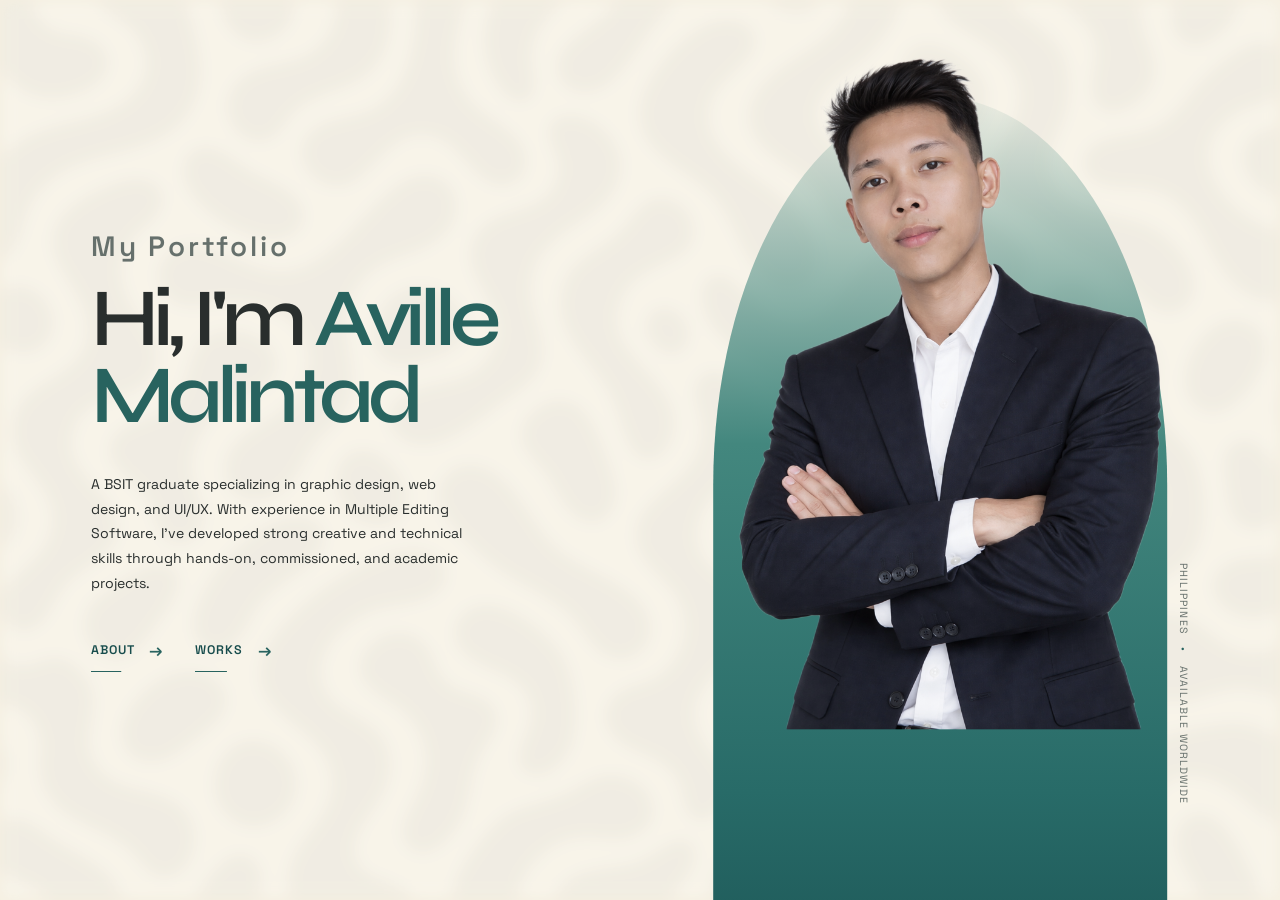
==== commit 8c03c841: "deleting some images and changes some img sources in code" ====
--- a/index.html
+++ b/index.html
@@ -5,6 +5,7 @@
   <meta name="viewport" content="width=device-width, initial-scale=1">
   <meta name="description" content="Aville Malintad is a BSIT graduate creating thoughtful graphic, web, and UI/UX design.">
   <title>Aville Malintad | Portfolio</title>
+  <link rel="icon" type="image">
   <link rel="preconnect" href="https://fonts.googleapis.com">
   <link rel="preconnect" href="https://fonts.gstatic.com" crossorigin>
   <link href="https://fonts.googleapis.com/css2?family=Space+Grotesk:wght@400;500;600&family=Syne:wght@500;600;700&display=swap" rel="stylesheet">
--- a/css/style.css
+++ b/css/style.css
@@ -53,7 +53,7 @@
   z-index: -2;
   inset: 0;
 
-  background-image: url('../assets/images/background_2.jpg');
+  background-image: url('../assets/images/hero_background.jpg');
   background-repeat: no-repeat;
   background-position: center;
   background-size: cover;
@@ -1106,7 +1106,7 @@
   }
 
   .about-section-heading {
-    align-items: center;
+    align-items: flex-start;
     flex-direction: column;
     gap: .8rem;
   }
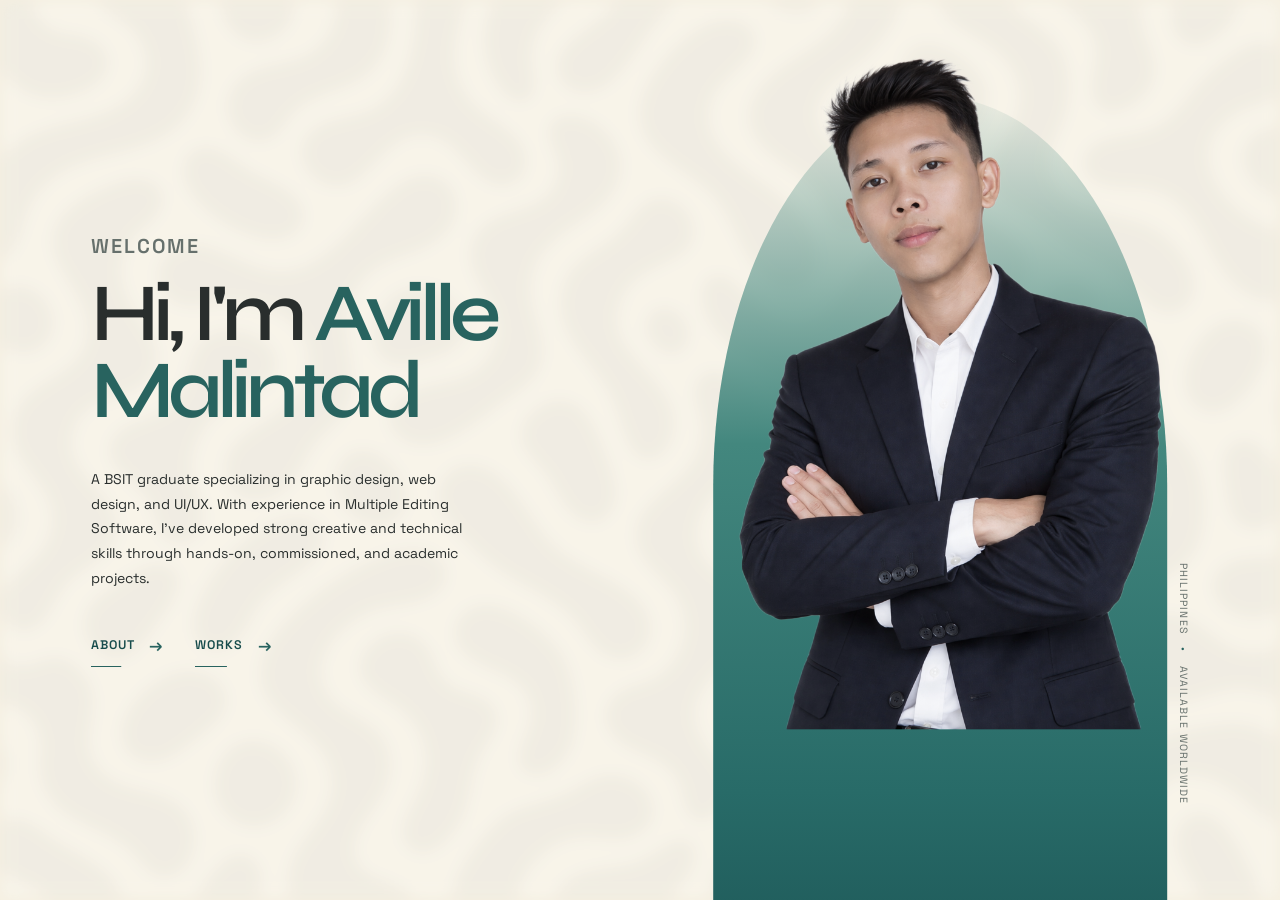
==== commit 3ba5fd78: "Adding Journey, as both Content for Experience and Education" ====
--- a/index.html
+++ b/index.html
@@ -10,12 +10,14 @@
   <link rel="preconnect" href="https://fonts.gstatic.com" crossorigin>
   <link href="https://fonts.googleapis.com/css2?family=Space+Grotesk:wght@400;500;600&family=Syne:wght@500;600;700&display=swap" rel="stylesheet">
   <link rel="stylesheet" href="css/style.css">
+  <link rel="stylesheet" href="css/animations.css">
+  <link rel="stylesheet" href="css/responsive.css">
 </head>
 <body>
   <main class="hero">
     <div class="hero__left">
       <header>
-        <p class="eyebrow">My Portfolio</p>
+        <p class="eyebrow">WELCOME</p>
         <h1>Hi, I&apos;m <span>Aville<br>Malintad</span></h1>
       </header>
       <p class="intro">A BSIT graduate specializing in graphic design, web design, and UI/UX. With experience in Multiple Editing Software, I've developed strong creative and technical skills through hands-on, commissioned, and academic projects.</p>
--- a/css/style.css
+++ b/css/style.css
@@ -88,7 +88,7 @@
 .eyebrow {
   margin: 0 0 clamp(.65rem, 1.2vw, 1rem);
   color: var(--muted);
-  font-size: 1.75rem;
+  font-size: 1.25rem;
   font-weight: 600;
   letter-spacing: .10em;
 }
@@ -440,10 +440,6 @@
   animation-delay: 660ms;
 }
 
-.about-section-tabs__button:nth-child(5) {
-  animation-delay: 780ms;
-}
-
 .about-section-tabs__button:hover,
 .about-section-tabs__button:focus-visible,
 .about-section-tabs__button.is-active {
@@ -506,6 +502,374 @@
 
 .about-progress p {
   margin: 0;
+}
+/* 
+.about-philosophy__quote {
+  position: relative;
+  max-width: 760px;
+  margin: 3rem auto 0;
+  padding: 1.5rem 2rem;
+  color: var(--teal-deep);
+  text-align: left;
+} */
+
+/* .about-philosophy__quote::before {
+  position: absolute;
+  top: -.65rem;
+  left: 0;
+  color: var(--teal);
+  content: '"';
+  font-family: 'Syne', sans-serif;
+  font-size: 4rem;
+  line-height: 1;
+}
+
+.about-philosophy__quote p {
+  margin: 0;
+  font-family: 'Syne', sans-serif;
+  font-size: clamp(1.35rem, 2.4vw, 2rem);
+  line-height: 1.35;
+} */
+
+.timeline-grid {
+  display: grid;
+  grid-template-columns: repeat(2, minmax(0, 1fr));
+  gap: clamp(1rem, 3vw, 4rem);
+  margin-top: 2.5rem;
+  text-align: left;
+}
+
+.timeline-grid[hidden],
+.timeline-details[hidden] {
+  display: none;
+}
+
+.timeline-details {
+  margin-top: 2.5rem;
+  padding: 1.5rem 0rem;
+  border-radius: 10px 10px 10px 10px;
+  animation: fade-in 220ms ease-out both;
+  text-align: left;
+}
+
+.timeline-details__heading {
+  display: flex;
+  align-items: flex-end;
+  justify-content: space-between;
+  gap: 1rem;
+  padding-bottom: 1rem;
+  border-bottom: 1px solid rgba(40, 99, 95, .2);
+}
+
+.timeline-details h3 {
+  margin: 0;
+  color: var(--teal-deep);
+  font-family: 'Syne', sans-serif;
+  font-size: 2rem;
+  font-weight: 600;
+}
+
+.timeline-details__heading p,
+.timeline-details__meta span {
+  margin: .35rem 0 0;
+  color: var(--muted);
+  font-size: .88rem;
+}
+
+.timeline-details__entries {
+  display: grid;
+  gap: 1rem;
+  margin-top: 1.25rem;
+}
+
+.timeline-details__entry {
+  position: relative;
+  display: grid;
+  grid-template-columns: minmax(12rem, 18rem) 2.5rem minmax(0, 1fr);
+  align-items: stretch;
+  gap: 0;
+  border-radius: 10px;
+  min-height: 10rem;
+  padding: 1.25rem 0;
+  animation: timeline-entry-reveal 360ms cubic-bezier(.22, 1, .36, 1) both;
+}
+
+.timeline-details__entry:nth-child(2) {
+  animation-delay: 80ms;
+}
+
+.timeline-details__entry:nth-child(3) {
+  animation-delay: 160ms;
+}
+
+.timeline-details__entry:nth-child(n + 4) {
+  animation-delay: 240ms;
+}
+
+.timeline-details__entry-title {
+  display: flex;
+  flex-direction: column;
+  gap: .25rem;
+  animation: timeline-entry-content 360ms cubic-bezier(.22, 1, .36, 1) 120ms both;
+}
+
+.timeline-details__entry:not(:last-child)::after {
+  position: absolute;
+  right: 0;
+  bottom: -.5rem;
+  width: 3.5rem;
+  height: 2px;
+  background: rgba(40, 99, 95, .5);
+  content: '';
+}
+
+.timeline-details__meta {
+  display: flex;
+  flex-direction: column;
+  align-items: flex-start;
+  justify-content: space-between;
+  gap: 1rem;
+  min-height: 8rem;
+  border-right: 1px solid rgba(40, 99, 95, .50);
+  border-radius: 10px;
+  padding: .50rem .5rem .50rem 0;
+}
+
+.timeline-details__entry-title strong {
+  color: var(--ink);
+  font-family: 'Syne', sans-serif;
+  font-size: 1.25rem;
+  font-weight: 700;
+  line-height: 1.1;
+  text-transform: uppercase;
+}
+
+.timeline-details__entry-title span {
+  margin: 0;
+  color: var(--ink);
+  font-size: .85rem;
+  line-height: 1.35;
+  text-transform: uppercase;
+}
+
+.timeline-details__major {
+  position: relative;
+  margin-top: 0;
+  padding-bottom: .65rem;
+  color: var(--ink);
+  font-size: .85rem;
+  line-height: 1.35;
+  animation: timeline-major-reveal 360ms cubic-bezier(.22, 1, .36, 1) both;
+}
+
+.timeline-details__major::after {
+  position: absolute;
+  bottom: 0;
+  left: 0;
+  width: 4.5rem;
+  height: 3px;
+  background: var(--teal);
+  content: '';
+}
+
+.timeline-details__marker {
+  position: relative;
+  display: grid;
+  place-items: center;
+  animation: timeline-entry-content 360ms cubic-bezier(.22, 1, .36, 1) 240ms both;
+}
+
+.timeline-details__marker::before {
+  position: absolute;
+  top: 50%;
+  right: 50%;
+  width: 50%;
+  height: 2px;
+  background: var(--teal);
+  opacity: 0.5;
+  content: '';
+  transform: translateY(-50%);
+}
+
+.timeline-details__marker::after {
+  position: absolute;
+  top: 50%;
+  left: 50%;
+  width: 50%;
+  height: 2px;
+  background: var(--teal);
+  opacity: 0.5;
+  content: '';
+  transform: translateY(-50%);
+}
+
+.timeline-details__marker span {
+  position: relative;
+  z-index: 1;
+  width: 1.1rem;
+  height: 1.1rem;
+  border: 3px solid var(--paper);
+  border-radius: 50%;
+  background: var(--teal);
+}
+
+.timeline-details__description {
+  display: flex;
+  align-items: center;
+  justify-content: center;
+  min-height: 8rem;
+  padding: 1rem 2rem;
+  border: 1px solid rgba(40, 99, 95, .50);
+  border-radius: 10px;
+  animation: timeline-entry-content 360ms cubic-bezier(.22, 1, .36, 1) 360ms both;
+}
+
+.timeline-details__description p {
+  margin: 0;
+  text-align: justify;
+  color: var(--ink);
+  font-size: .9rem;
+  line-height: 1.65;
+}
+
+.timeline-details__back {
+  display: inline-flex;
+  align-items: center;
+  gap: .5rem;
+  flex-shrink: 0;
+  padding: .35rem 0;
+  border: 0;
+  color: var(--teal-deep);
+  background: transparent;
+  cursor: pointer;
+  font: inherit;
+  font-size: 1rem;
+  font-weight: 600;
+  letter-spacing: .08em;
+  text-transform: uppercase;
+}iip
+
+.timeline-details__back span {
+  color: var(--teal);
+  font-size: 1.1rem;
+}
+
+.timeline-details__back:focus-visible {
+  outline: 2px solid var(--teal);
+  outline-offset: 4px;
+}
+
+.timeline-card {
+  position: relative;
+  padding-top: 1.65rem;
+  animation: reveal-down 500ms cubic-bezier(.22, 1, .36, 1) 200ms both;
+
+}
+
+.timeline-card__trigger {
+  position: relative;
+  display: grid;
+  grid-template-columns: 1fr auto;
+  align-items: center;
+  width: 100%;
+  min-height: 8.5rem;
+  padding: 1.25rem 1.35rem 1.15rem;
+  border-radius: 0 10px 10px 10px;
+  color: var(--ink);
+  border: 1px solid rgba(40, 99, 95, .28);
+  background: rgba(255, 252, 244, .50);
+  cursor: pointer;
+  font: inherit;
+  text-align: left;
+  animation: reveal-down 500ms cubic-bezier(.22, 1, .36, 1) 200ms both;
+  transition: background 200ms ease, transform 200ms ease;
+}
+
+.timeline-card__trigger::before {
+  position: absolute;
+  top: 0;
+  left: 0;
+  width: 7.3rem;
+  height: 1.8rem;
+  border-radius: 10px 10px 0 0;
+  border: 1px solid rgba(40, 99, 95, .28);
+  background: rgba(255, 252, 244, .50);
+  content: '';
+  transform: translateY(-100%);
+}
+
+.timeline-card__trigger:hover,
+.timeline-card__trigger:focus-visible,
+.timeline-card.is-open .timeline-card__trigger {
+  background: #c8d8d2;
+}
+
+.timeline-card__trigger:hover::before,
+.timeline-card__trigger:focus-visible::before,
+.timeline-card.is-open .timeline-card__trigger::before {
+  background: #c8d8d2;
+}
+
+.timeline-card__trigger:focus-visible {
+  outline: 2px solid var(--teal);
+  outline-offset: 3px;
+}
+
+.timeline-card__label {
+  position: absolute;
+  top: -1.25rem;
+  left: .8rem;
+  z-index: 1;
+  color: var(--teal-deep);
+  font-size: .78rem;
+  font-weight: 600;
+  line-height: 1;
+}
+
+.timeline-card__content {
+  display: flex;
+  flex-direction: column;
+  gap: .1rem;
+  animation: reveal-left 700ms cubic-bezier(.22, 1, .36, 1) 500ms both;
+}
+
+.timeline-card__content strong {
+  font-family: 'Syne', sans-serif;
+  font-size: clamp(1.95rem, 3.2vw, 2.9rem);
+  font-weight: 600;
+  line-height: 1;
+}
+
+.timeline-card__content span {
+  font-size: .88rem;
+}
+
+.timeline-card__icon {
+  display: grid;
+  place-items: center;
+  align-self: end;
+  width: 1.5rem;
+  height: 1.5rem;
+  font-size: 1.35rem;
+  line-height: 1;
+  transition: transform 220ms ease;
+}
+
+.timeline-card.is-open .timeline-card__icon {
+  transform: rotate(45deg);
+}
+
+.timeline-card__details {
+  padding: 1rem 1.35rem 1.15rem;
+  color: #fff;
+  background: var(--teal);
+  animation: reveal-down 220ms cubic-bezier(.22, 1, .36, 1) both;
+}
+
+.timeline-card__details p {
+  margin: 0;
+  font-size: .9rem;
+  line-height: 1.6;
 }
 
 .approach-steps {
@@ -577,6 +941,7 @@
 
 .approach-step__trigger strong {
   color: var(--teal);
+  font-family: 'Syne', sans-serif;
   font-size: 1.2rem;
   font-weight: 600;
 }
@@ -834,321 +1199,3 @@
   font-size: .78rem;
 }
 
-/* Animations */
-@keyframes works-pulse {
-
-  0%,
-  100% {
-    opacity: .45;
-    transform: scaleY(.7);
-    transform-origin: bottom;
-  }
-
-  50% {
-    opacity: 1;
-    transform: scaleY(1);
-  }
-}
-
-@keyframes reveal-left {
-  from {
-    opacity: 0;
-    transform: translateX(-24px);
-  }
-
-  to {
-    opacity: 1;
-    transform: translateX(0);
-  }
-}
-
-@keyframes reveal-down {
-  from {
-    opacity: 0;
-    transform: translateY(-18px);
-  }
-
-  to {
-    opacity: 1;
-    transform: translateY(0);
-  }
-}
-
-@keyframes fade-in {
-  from {
-    opacity: 0;
-  }
-
-  to {
-    opacity: 1;
-  }
-}
-
-@keyframes reveal-profile {
-  from {
-    opacity: 0;
-    transform: translateY(calc(var(--portrait-offset) + 28px)) scale(.97);
-  }
-
-  to {
-    opacity: 1;
-    transform: translateY(var(--portrait-offset)) scale(1);
-  }
-}
-
-@keyframes reveal-location {
-  from {
-    opacity: 0;
-    transform: translateY(-18px);
-  }
-
-  to {
-    opacity: 1;
-    transform: translateY(0);
-  }
-}
-
-/* Media STYLES */
-@media (prefers-reduced-motion: reduce) {
-
-  *,
-  *::before,
-  *::after {
-    animation-duration: 1ms !important;
-    animation-delay: 0ms !important;
-    scroll-behavior: auto !important;
-    transition-duration: 1ms !important;
-  }
-
-  .works-status__mark span {
-    animation: none;
-  }
-}
-
-
-
-@media (max-width: 760px) {
-  .hero {
-    display: flex;
-    flex-direction: column;
-    align-items: center;
-    gap: 1.25rem;
-    height: auto;
-    min-height: 100svh;
-    padding: 3.5rem 1rem 2.5rem;
-  }
-
-  .hero__left,
-  .hero__right {
-    display: contents;
-  }
-
-  .hero__left header {
-    order: 1;
-    align-items: center;
-    text-align: center;
-  }
-
-  .intro {
-    order: 2;
-    margin: .75rem auto .5rem;
-    text-align: center;
-  }
-
-  .location {
-    position: static;
-    z-index: 3;
-    order: 4;
-    width: auto;
-    margin: 0 auto 1rem;
-    text-align: center;
-    writing-mode: horizontal-tb;
-  }
-
-  .location span {
-    margin: 0 .6rem;
-  }
-
-  .hero__nav {
-    position: relative;
-    z-index: 3;
-    order: 3;
-    margin-bottom: .65rem;
-    justify-content: center;
-  }
-
-  .hero__nav a {
-    border: 1px solid var(--teal);
-    border-radius: 4px;
-    justify-content: center;
-    min-width: 120px;
-    padding: .9rem 1.5rem;
-    line-height: 1;
-  }
-
-  .hero__nav a::after {
-    display: none;
-  }
-
-  .hero__nav a span {
-    display: none;
-  }
-
-  .portrait-frame {
-    order: 5;
-    --portrait-offset: 0;
-    align-self: center;
-    justify-self: center;
-    margin: auto auto -2.5rem;
-    transform: none;
-  }
-
-  .hero__right {
-    min-height: 440px;
-    padding-right: 1.8rem;
-  }
-
-  .portrait-frame {
-    width: min(86vw, 390px);
-    height: min(70svh, 560px);
-  }
-
-  .location {
-    right: .2rem;
-    bottom: 1rem;
-  }
-
-  .hero::before,
-  .about-page::before,
-  .works-page::before {
-    transform: rotate(180deg) scale(1.18);
-  }
-}
-
-@media (max-width: 420px) {
-  h1 {
-    font-size: clamp(3rem, 16vw, 4.4rem);
-  }
-
-  .hero__right {
-    min-height: 360px;
-  }
-
-  .portrait-frame {
-    height: min(64svh, 460px);
-  }
-}
-
-
-@media (max-width: 900px) {
-  .about-layout {
-    gap: 3rem;
-    padding-inline: clamp(1.5rem, 5vw, 4rem);
-  }
-
-  .service-list {
-    grid-template-columns: 1fr;
-  }
-
-  .service-card {
-    flex-direction: row;
-    min-height: 0;
-    gap: 1.25rem;
-  }
-
-  .service-card>div:last-child {
-    flex: 1;
-  }
-
-  .service-details {
-    grid-template-columns: 1fr;
-  }
-
-  .service-connectors {
-    display: none;
-  }
-
-  .service-connector {
-    display: none !important;
-  }
-}
-
-
-@media (max-width: 650px) {
-  .about-layout {
-    display: block;
-    padding-block: 3.5rem 4rem;
-  }
-
-  .page-navigation a {
-    font-size: .90rem;
-  }
-
-  .about-introduction {
-    position: static;
-  }
-
-  .about-page h1 {
-    font-size: clamp(3.5rem, 18vw, 5.5rem);
-  }
-
-  .about-introduction__copy {
-    margin-top: 1.5rem;
-    font-size: .98rem;
-  }
-
-  .about-section-tabs {
-    margin-bottom: 2.5rem;
-  }
-
-  .about-services {
-    margin-top: 2.5rem;
-  }
-
-  .about-section-heading {
-    align-items: flex-start;
-    flex-direction: column;
-    gap: .8rem;
-  }
-
-  .service-card {
-    gap: 1rem;
-    padding: 1.2rem;
-  }
-
-  .service-card>div:last-child {
-    text-align: left;
-  }
-
-  .service-card__toggle {
-    justify-content: flex-start;
-  }
-
-  .service-details__columns {
-    grid-template-columns: 1fr;
-    gap: 1.5rem;
-  }
-
-  .approach-steps {
-    margin-top: 2rem;
-  }
-
-  .approach-step__trigger {
-    grid-template-columns: 3.5rem 1fr auto;
-    min-height: 3.8rem;
-    padding-inline: 1rem;
-  }
-
-  .approach-step__description {
-    padding: 1rem;
-  }
-
-  .works-status {
-    min-height: calc(100svh - 4rem);
-    padding-top: 3rem;
-  }
-
-  .works-status h1 {
-    font-size: clamp(3rem, 16vw, 5rem);
-  }
-}
--- a/css/animations.css
+++ b/css/animations.css
@@ -0,0 +1,105 @@
+/* Animations */
+@keyframes works-pulse {
+
+  0%,
+  100% {
+    opacity: .45;
+    transform: scaleY(.7);
+    transform-origin: bottom;
+  }
+
+  50% {
+    opacity: 1;
+    transform: scaleY(1);
+  }
+}
+
+@keyframes reveal-left {
+  from {
+    opacity: 0;
+    transform: translateX(-24px);
+  }
+
+  to {
+    opacity: 1;
+    transform: translateX(0);
+  }
+}
+
+@keyframes reveal-down {
+  from {
+    opacity: 0;
+    transform: translateY(-18px);
+  }
+
+  to {
+    opacity: 1;
+    transform: translateY(0);
+  }
+}
+
+@keyframes fade-in {
+  from {
+    opacity: 0;
+  }
+
+  to {
+    opacity: 1;
+  }
+}
+
+@keyframes reveal-profile {
+  from {
+    opacity: 0;
+    transform: translateY(calc(var(--portrait-offset) + 28px)) scale(.97);
+  }
+
+  to {
+    opacity: 1;
+    transform: translateY(var(--portrait-offset)) scale(1);
+  }
+}
+
+@keyframes reveal-location {
+  from {
+    opacity: 0;
+    transform: translateY(-18px);
+  }
+
+  to {
+    opacity: 1;
+    transform: translateY(0);
+  }
+}
+
+@keyframes timeline-entry-reveal {
+  from {
+    opacity: 0;
+  }
+
+  to {
+    opacity: 1;
+  }
+}
+
+@keyframes timeline-major-reveal {
+  from {
+    clip-path: inset(0 100% 0 0);
+  }
+
+  to {
+    clip-path: inset(0 0 0 0);
+  }
+}
+
+@keyframes timeline-entry-content {
+  from {
+    opacity: 0;
+    transform: translateX(-18px);
+  }
+
+  to {
+    opacity: 1;
+    transform: translateX(0);
+  }
+}
--- a/css/responsive.css
+++ b/css/responsive.css
@@ -0,0 +1,318 @@
+/* Responsive styles */
+@media (prefers-reduced-motion: reduce) {
+
+  *,
+  *::before,
+  *::after {
+    animation-duration: 1ms !important;
+    animation-delay: 0ms !important;
+    scroll-behavior: auto !important;
+    transition-duration: 1ms !important;
+  }
+
+  .works-status__mark span {
+    animation: none;
+  }
+}
+
+@media (max-width: 760px) {
+  .hero {
+    display: flex;
+    flex-direction: column;
+    align-items: center;
+    gap: 1.25rem;
+    height: auto;
+    min-height: 100svh;
+    padding: 3.5rem 1rem 2.5rem;
+  }
+
+  .hero__left,
+  .hero__right {
+    display: contents;
+  }
+
+  .hero__left header {
+    order: 1;
+    align-items: center;
+    text-align: center;
+  }
+
+  .intro {
+    order: 2;
+    margin: .75rem auto .5rem;
+    text-align: center;
+  }
+
+  .location {
+    position: static;
+    z-index: 3;
+    order: 4;
+    width: auto;
+    margin: 0 auto 1rem;
+    text-align: center;
+    writing-mode: horizontal-tb;
+  }
+
+  .location span {
+    margin: 0 .6rem;
+  }
+
+  .hero__nav {
+    position: relative;
+    z-index: 3;
+    order: 3;
+    margin-bottom: .65rem;
+    justify-content: center;
+  }
+
+  .hero__nav a {
+    border: 1px solid var(--teal);
+    border-radius: 4px;
+    justify-content: center;
+    min-width: 120px;
+    padding: .9rem 1.5rem;
+    line-height: 1;
+  }
+
+  .hero__nav a::after {
+    display: none;
+  }
+
+  .hero__nav a span {
+    display: none;
+  }
+
+  .portrait-frame {
+    order: 5;
+    --portrait-offset: 0;
+    align-self: center;
+    justify-self: center;
+    margin: auto auto -2.5rem;
+    transform: none;
+  }
+
+  .hero__right {
+    min-height: 440px;
+    padding-right: 1.8rem;
+  }
+
+  .portrait-frame {
+    width: min(86vw, 390px);
+    height: min(70svh, 560px);
+  }
+
+  .location {
+    right: .2rem;
+    bottom: 1rem;
+  }
+
+  .hero::before,
+  .about-page::before,
+  .works-page::before {
+    transform: rotate(180deg) scale(1.18);
+  }
+}
+
+@media (max-width: 420px) {
+  h1 {
+    font-size: clamp(3rem, 16vw, 4.4rem);
+  }
+
+  .hero__right {
+    min-height: 360px;
+  }
+
+  .portrait-frame {
+    height: min(64svh, 460px);
+  }
+}
+
+@media (max-width: 900px) {
+  .about-layout {
+    gap: 3rem;
+    padding-inline: clamp(1.5rem, 5vw, 4rem);
+  }
+
+  .service-list {
+    grid-template-columns: 1fr;
+  }
+
+  .service-card {
+    flex-direction: row;
+    min-height: 0;
+    gap: 1.25rem;
+  }
+
+  .service-card>div:last-child {
+    flex: 1;
+  }
+
+  .service-details {
+    grid-template-columns: 1fr;
+  }
+
+  .service-connectors {
+    display: none;
+  }
+
+  .service-connector {
+    display: none !important;
+  }
+}
+
+@media (max-width: 650px) {
+  .about-layout {
+    display: block;
+    padding-block: 3.5rem 4rem;
+  }
+
+  .page-navigation a {
+    font-size: .90rem;
+  }
+
+  .about-introduction {
+    position: static;
+  }
+
+  .about-page h1 {
+    font-size: clamp(3.5rem, 18vw, 5.5rem);
+  }
+
+  .about-introduction__copy {
+    margin-top: 1.5rem;
+    font-size: .98rem;
+  }
+
+  .about-section-tabs {
+    margin-bottom: 2.5rem;
+  }
+
+  .about-services {
+    margin-top: 2.5rem;
+  }
+
+  .about-section-heading {
+    align-items: flex-start;
+    flex-direction: column;
+    gap: .8rem;
+  }
+
+  .service-card {
+    gap: 1rem;
+    padding: 1.2rem;
+  }
+
+  .service-card>div:last-child {
+    text-align: left;
+  }
+
+  .service-card__toggle {
+    justify-content: flex-start;
+  }
+
+  .service-details__columns {
+    grid-template-columns: 1fr;
+    gap: 1.5rem;
+  }
+
+  .approach-steps {
+    margin-top: 2rem;
+  }
+
+  .timeline-grid {
+    grid-template-columns: 1fr;
+    gap: 2.5rem;
+    margin-top: 2rem;
+  }
+
+  .timeline-card__trigger {
+    min-height: 5.5rem;
+    padding-inline: 1rem;
+  }
+
+  .timeline-card__details {
+    padding-inline: 1rem;
+  }
+
+  .timeline-details {
+    padding: 1rem;
+  }
+
+  .timeline-details__heading {
+    align-items: flex-start;
+  }
+
+  .timeline-details__entry {
+    grid-template-columns: 1fr;
+  }
+
+  .timeline-details__entry:not(:last-child)::after {
+    right: auto;
+    left: 50%;
+    transform: translateX(-50%);
+  }
+
+  .timeline-details__meta {
+    flex-direction: column;
+    align-items: center;
+    padding: 1rem 0;
+    border-right: 0;
+    border-bottom: 3px solid rgba(40, 99, 95, .50);
+  }
+
+  .timeline-details__entry-title {
+    align-items: center;
+  }
+
+  
+  .timeline-details__major,
+  .timeline-details__entry-title strong{
+    text-align: center;
+  }
+
+  .timeline-details__marker {
+    min-height: 2.5rem;
+  }
+
+  .timeline-details__marker::before {
+    top: 0;
+    bottom: auto;
+    left: 50%;
+    width: 2px;
+    height: 100%;
+    transform: translateX(-50%);
+  }
+
+  .timeline-details__marker::after {
+    display: none;
+  }
+
+  .timeline-details__major::after {
+    display: none;
+  }
+
+  .timeline-details__description {
+    min-height: 8rem;
+    padding: 1.25rem;
+    border: 2px solid rgba(40, 99, 95, .50);
+  }
+
+  .approach-step__trigger {
+    grid-template-columns: 3.5rem 1fr auto;
+    min-height: 3.8rem;
+    padding-inline: 1rem;
+  }
+
+  .approach-step__description {
+    padding: 1rem;
+  }
+
+  .works-status {
+    min-height: calc(100svh - 4rem);
+    padding-top: 3rem;
+  }
+
+  .works-status h1 {
+    font-size: clamp(3rem, 16vw, 5rem);
+  }
+}
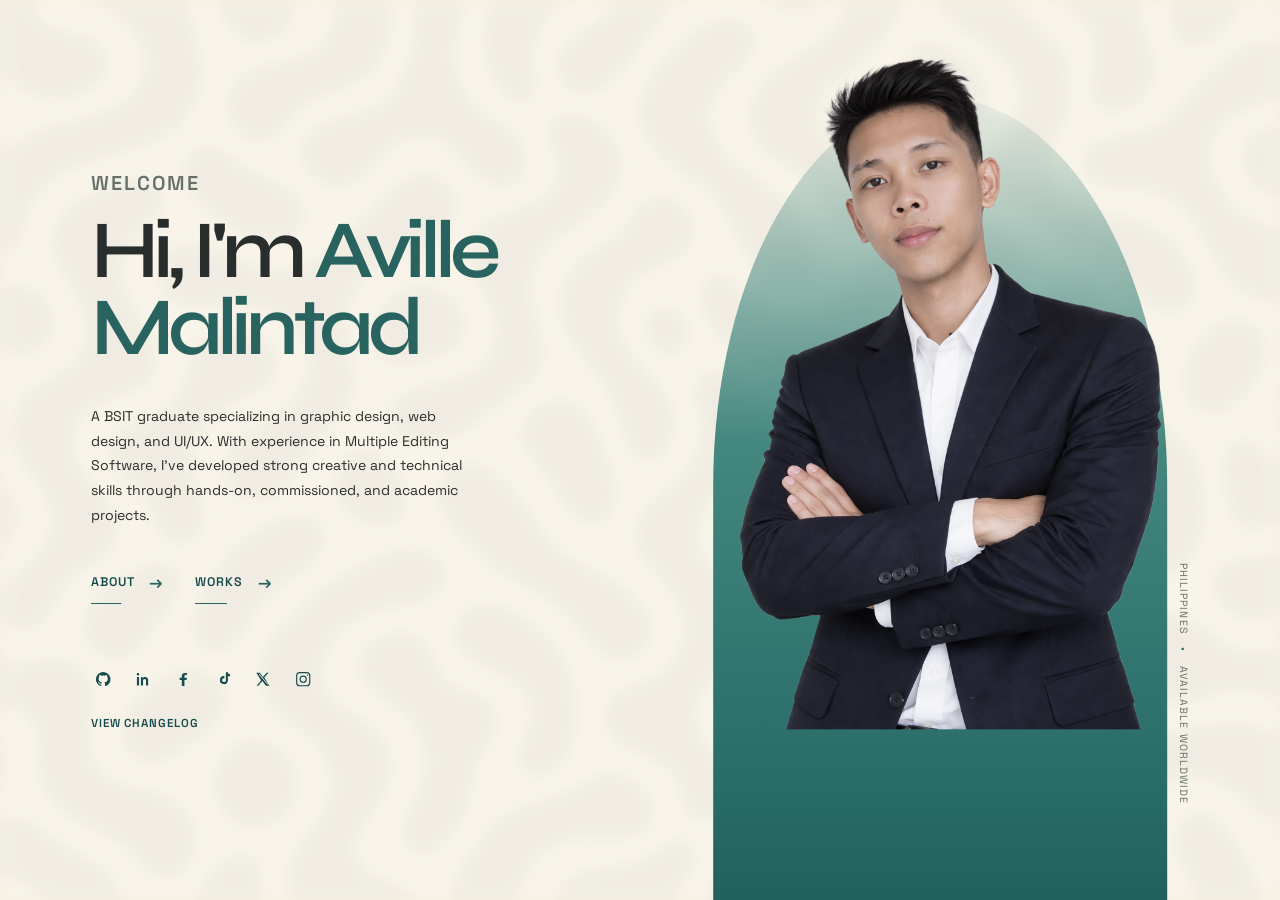
==== commit 59b2ffe3: "Added Philosophy contents and styling, Reuse the card steps from the Design Approach section" ====
--- a/index.html
+++ b/index.html
@@ -25,6 +25,29 @@
         <a href="about.html">About <span aria-hidden="true">&rarr;</span></a>
         <a href="works.html">Works <span aria-hidden="true">&rarr;</span></a>
       </nav>
+      <div class="hero__utility">
+        <nav class="social-links" aria-label="Social links">
+          <a href="https://github.com/VelBiru" target="_blank" rel="noopener noreferrer" aria-label="GitHub" title="GitHub">
+            <svg viewBox="0 0 24 24" aria-hidden="true"><use href="assets/social-icons.svg#github"></use></svg>
+          </a>
+          <a href="https://www.linkedin.com/in/VelBiru/" target="_blank" rel="noopener noreferrer" aria-label="LinkedIn" title="LinkedIn">
+            <svg viewBox="0 0 24 24" aria-hidden="true"><use href="assets/social-icons.svg#linkedin"></use></svg>
+          </a>
+          <a href="https://www.facebook.com/VelBiru" target="_blank" rel="noopener noreferrer" aria-label="Facebook" title="Facebook">
+            <svg viewBox="0 0 24 24" aria-hidden="true"><use href="assets/social-icons.svg#facebook"></use></svg>
+          </a>
+          <a href="https://www.tiktok.com/@VelBiru" target="_blank" rel="noopener noreferrer" aria-label="TikTok" title="TikTok">
+            <svg viewBox="0 0 24 24" aria-hidden="true"><use href="assets/social-icons.svg#tiktok"></use></svg>
+          </a>
+          <a href="https://twitter.com/VelBiru" target="_blank" rel="noopener noreferrer" aria-label="Twitter" title="Twitter">
+            <svg viewBox="0 0 24 24" aria-hidden="true"><use href="assets/social-icons.svg#twitter"></use></svg>
+          </a>
+          <a href="https://www.instagram.com/VelBiru/" target="_blank" rel="noopener noreferrer" aria-label="Instagram" title="Instagram">
+            <svg viewBox="0 0 24 24" aria-hidden="true"><use href="assets/social-icons.svg#instagram"></use></svg>
+          </a>
+        </nav>
+        <a class="changelog-link" href="https://github.com/VelBiru/Graphic-Design-Portfolio/commits/main" target="_blank" rel="noopener noreferrer">View changelog</a>
+      </div>
     </div>
 
     <div class="hero__right">
@@ -33,6 +56,7 @@
       </figure>
       <p class="location">Philippines <span aria-hidden="true">&#8226;</span> Available worldwide</p>
     </div>
+
   </main>
 </body>
 </html>
--- a/css/style.css
+++ b/css/style.css
@@ -183,7 +183,7 @@
   height: calc(100svh - clamp(2rem, 5vw, 5rem));
   margin: 0;
   margin-bottom: calc(clamp(2rem, 5vw, 5rem) * -1);
-  animation: reveal-profile 300ms cubic-bezier(.22, 1, .36, 1) 1200ms both;
+  animation: reveal-profile 500ms cubic-bezier(.22, 1, .36, 1) 1000ms both;
   transform: translateY(4%);
 }
 
@@ -223,12 +223,78 @@
   letter-spacing: .1em;
   text-transform: uppercase;
   writing-mode: vertical-rl;
-  animation: reveal-location 300ms ease-out 900ms both;
+  animation: reveal-location 500ms ease-out 500ms both;
 }
 
 .location span {
   margin: .6rem 0;
   color: var(--teal);
+}
+
+.hero__utility {
+  width: 100%;
+  margin-top: clamp(2.5rem, 5vw, 4rem);
+  display: flex;
+  flex-direction: column;
+  align-items: start;
+  justify-content: space-between;
+  gap: 1.5rem;
+  animation: reveal-down 500ms cubic-bezier(.22, 1, .36, 1) 700ms both;
+}
+
+.social-links {
+  display: flex;
+  align-items: center;
+  gap: 1rem;
+}
+
+.social-links a {
+  display: grid;
+  place-items: center;
+  width: 1.5rem;
+  height: 1.5rem;
+  color: var(--teal-deep);
+  transition: color 200ms ease, transform 200ms ease;
+}
+
+
+.social-links a:hover,
+.social-links a:focus-visible {
+  color: var(--teal);
+  transform: translateY(-3px);
+}
+
+.social-links a:focus-visible,
+.changelog-link:focus-visible {
+  outline: 2px solid var(--teal);
+  outline-offset: 4px;
+}
+
+.social-links svg {
+  width: 1.15rem;
+  height: 1.15rem;
+}
+
+.changelog-link {
+  display: inline-flex;
+  align-items: center;
+  gap: .6rem;
+  color: var(--teal-deep);
+  font-size: .72rem;
+  font-weight: 600;
+  letter-spacing: .08em;
+  text-decoration: none;
+  text-transform: uppercase;
+}
+
+.changelog-link span {
+  color: var(--teal);
+  transition: transform 200ms ease;
+}
+
+.changelog-link:hover span,
+.changelog-link:focus-visible span {
+  transform: translateX(4px);
 }
 
 .about-page,
@@ -503,24 +569,46 @@
 .about-progress p {
   margin: 0;
 }
-/* 
+
 .about-philosophy__quote {
   position: relative;
   max-width: 760px;
+  margin: 1rem auto 0;
+  padding: 1.5rem 2rem;
+  color: var(--teal);
+  text-align: center;
+}
+
+.about-philosophy__title {
   margin: 3rem auto 0;
-  padding: 1.5rem 2rem;
-  color: var(--teal-deep);
-  text-align: left;
-} */
-
-/* .about-philosophy__quote::before {
+  color: var(--muted);
+  font-family: 'Syne', sans-serif;
+  font-size: 1.35rem;
+  font-weight: 600;
+  text-align: center;
+}
+
+.about-philosophy__quote::before {
   position: absolute;
   top: -.65rem;
   left: 0;
   color: var(--teal);
-  content: '"';
+  content: '“';
   font-family: 'Syne', sans-serif;
   font-size: 4rem;
+  font-weight: 700;
+  line-height: 1;
+}
+
+.about-philosophy__quote::after {
+  position: absolute;
+  right: 0;
+  bottom: -1.35rem;
+  color: var(--teal);
+  content: '”';
+  font-family: 'Syne', sans-serif;
+  font-size: 4rem;
+  font-weight: 700;
   line-height: 1;
 }
 
@@ -529,7 +617,30 @@
   font-family: 'Syne', sans-serif;
   font-size: clamp(1.35rem, 2.4vw, 2rem);
   line-height: 1.35;
-} */
+}
+
+.about-philosophy__separator {
+  width: 3rem;
+  height: 2px;
+  margin: 1.25rem auto;
+  background: var(--teal);
+}
+
+.about-philosophy__separator + .steps-list--quotes {
+  margin-top: 1.25rem;
+}
+
+.about-philosophy__caption {
+  margin: 3rem auto 1.5rem auto;
+  color: var(--muted);
+  font-size: 1rem;
+  font-weight: 600;
+  text-align: center;
+}
+
+.about-philosophy__caption + .steps-list--quotes {
+  margin-top: 1rem;
+}
 
 .timeline-grid {
   display: grid;
@@ -720,6 +831,7 @@
   min-height: 8rem;
   padding: 1rem 2rem;
   border: 1px solid rgba(40, 99, 95, .50);
+  background: rgba(255, 252, 244, .50);
   border-radius: 10px;
   animation: timeline-entry-content 360ms cubic-bezier(.22, 1, .36, 1) 360ms both;
 }
@@ -872,40 +984,41 @@
   line-height: 1.6;
 }
 
-.approach-steps {
-  display: grid;
+.steps-list {
+  display: grid;
+  align-items: start;
   gap: .8rem;
   margin-top: 2.5rem;
   text-align: left;
 }
 
-.approach-step {
+.step-item {
   overflow: hidden;
   border-radius: 6px;
   background: rgba(255, 252, 244, .50);
 }
 
-.about-panel.is-active .approach-step {
+.about-panel.is-active .step-item {
   animation: reveal-down 320ms cubic-bezier(.22, 1, .36, 1) both;
 }
 
-.about-panel.is-active .approach-step:nth-child(2) {
+.about-panel.is-active .step-item:nth-child(2) {
   animation-delay: 60ms;
 }
 
-.about-panel.is-active .approach-step:nth-child(3) {
+.about-panel.is-active .step-item:nth-child(3) {
   animation-delay: 120ms;
 }
 
-.about-panel.is-active .approach-step:nth-child(4) {
+.about-panel.is-active .step-item:nth-child(4) {
   animation-delay: 180ms;
 }
 
-.about-panel.is-active .approach-step:nth-child(5) {
+.about-panel.is-active .step-item:nth-child(5) {
   animation-delay: 240ms;
 }
 
-.approach-step__trigger {
+.step-item__trigger {
   display: grid;
   grid-template-columns: 4.5rem 1fr auto;
   align-items: center;
@@ -921,32 +1034,32 @@
   transition: background 200ms ease, transform 200ms ease;
 }
 
-.approach-step__trigger:hover,
-.approach-step__trigger:focus-visible,
-.approach-step.is-open .approach-step__trigger {
+.step-item__trigger:hover,
+.step-item__trigger:focus-visible,
+.step-item.is-open .step-item__trigger {
   border-color: var(--teal);
   background: transparent;
 }
 
-.approach-step__trigger:focus-visible {
+.step-item__trigger:focus-visible {
   outline: 2px solid var(--teal);
   outline-offset: 3px;
 }
 
-.approach-step__trigger span {
+.step-item__trigger span {
   font-family: 'Syne', sans-serif;
   font-size: 1.35rem;
   font-weight: 600;
 }
 
-.approach-step__trigger strong {
+.step-item__trigger strong {
   color: var(--teal);
   font-family: 'Syne', sans-serif;
   font-size: 1.2rem;
   font-weight: 600;
 }
 
-.approach-step__icon {
+.step-item__icon {
   display: grid;
   place-items: center;
   width: 1.5rem;
@@ -958,23 +1071,76 @@
   transition: transform 220ms ease, color 220ms ease;
 }
 
-.approach-step.is-open .approach-step__icon {
+.step-item.is-open .step-item__icon {
   color: var(--teal-deep);
   transform: rotate(45deg);
 }
 
-.approach-step__description {
+.step-item__description {
   padding: 1.2rem 1.25rem 1.35rem 5.75rem;
   color: #fff;
   background: var(--teal);
   animation: reveal-down 220ms cubic-bezier(.22, 1, .36, 1) both;
 }
 
-.approach-step__description p {
+.step-item__description p {
   max-width: 48rem;
   margin: 0;
   font-size: .9rem;
   line-height: 1.7;
+}
+
+.steps-list--quotes {
+  grid-template-columns: repeat(3, minmax(0, 1fr));
+}
+
+.step-item--quote .step-item__trigger {
+  grid-template-columns: 1fr auto;
+  min-height: 4.25rem;
+  padding: .65rem 1.25rem;
+}
+
+.step-item--quote .step-item__description {
+  padding: 1.2rem 1.25rem 1.35rem;
+  text-align: center;
+}
+
+.step-item--quote .step-item__description strong {
+  display: block;
+  margin-bottom: .6rem;
+  font-family: 'Syne', sans-serif;
+  font-size: 1.05rem;
+}
+
+.step-item__quote {
+  position: relative;
+  max-width: 32rem;
+  margin-inline: auto;
+  padding-inline: 1.5rem;
+}
+
+.step-item__quote::before,
+.step-item__quote::after {
+  display: block;
+  position: absolute;
+  z-index: 1;
+  color: rgba(255, 255, 255, .85);
+  font-family: 'Syne', sans-serif;
+  font-size: 2rem;
+  font-weight: 700;
+  line-height: 1;
+}
+
+.step-item__quote::before {
+  top: -.15rem;
+  left: -.1rem;
+  content: '“';
+}
+
+.step-item__quote::after {
+  right: -.1rem;
+  bottom: -.45rem;
+  content: '”';
 }
 
 .about-services {
--- a/css/responsive.css
+++ b/css/responsive.css
@@ -83,7 +83,7 @@
   }
 
   .portrait-frame {
-    order: 5;
+    order: 6;
     --portrait-offset: 0;
     align-self: center;
     justify-self: center;
@@ -104,6 +104,18 @@
   .location {
     right: .2rem;
     bottom: 1rem;
+    order: 4;
+  }
+
+  .hero__utility {
+    order: 5;
+    align-items: center;
+    margin-top: 0;
+    margin-bottom: 1.75rem;
+  }
+
+  .social-links {
+    gap: .55rem;
   }
 
   .hero::before,
@@ -191,6 +203,10 @@
     margin-top: 2.5rem;
   }
 
+  .steps-list--quotes {
+    grid-template-columns: 1fr;
+  }
+
   .about-section-heading {
     align-items: flex-start;
     flex-direction: column;
@@ -215,7 +231,7 @@
     gap: 1.5rem;
   }
 
-  .approach-steps {
+  .steps-list {
     margin-top: 2rem;
   }
 
@@ -297,13 +313,13 @@
     border: 2px solid rgba(40, 99, 95, .50);
   }
 
-  .approach-step__trigger {
+  .step-item__trigger {
     grid-template-columns: 3.5rem 1fr auto;
     min-height: 3.8rem;
     padding-inline: 1rem;
   }
 
-  .approach-step__description {
+  .step-item__description {
     padding: 1rem;
   }
 
